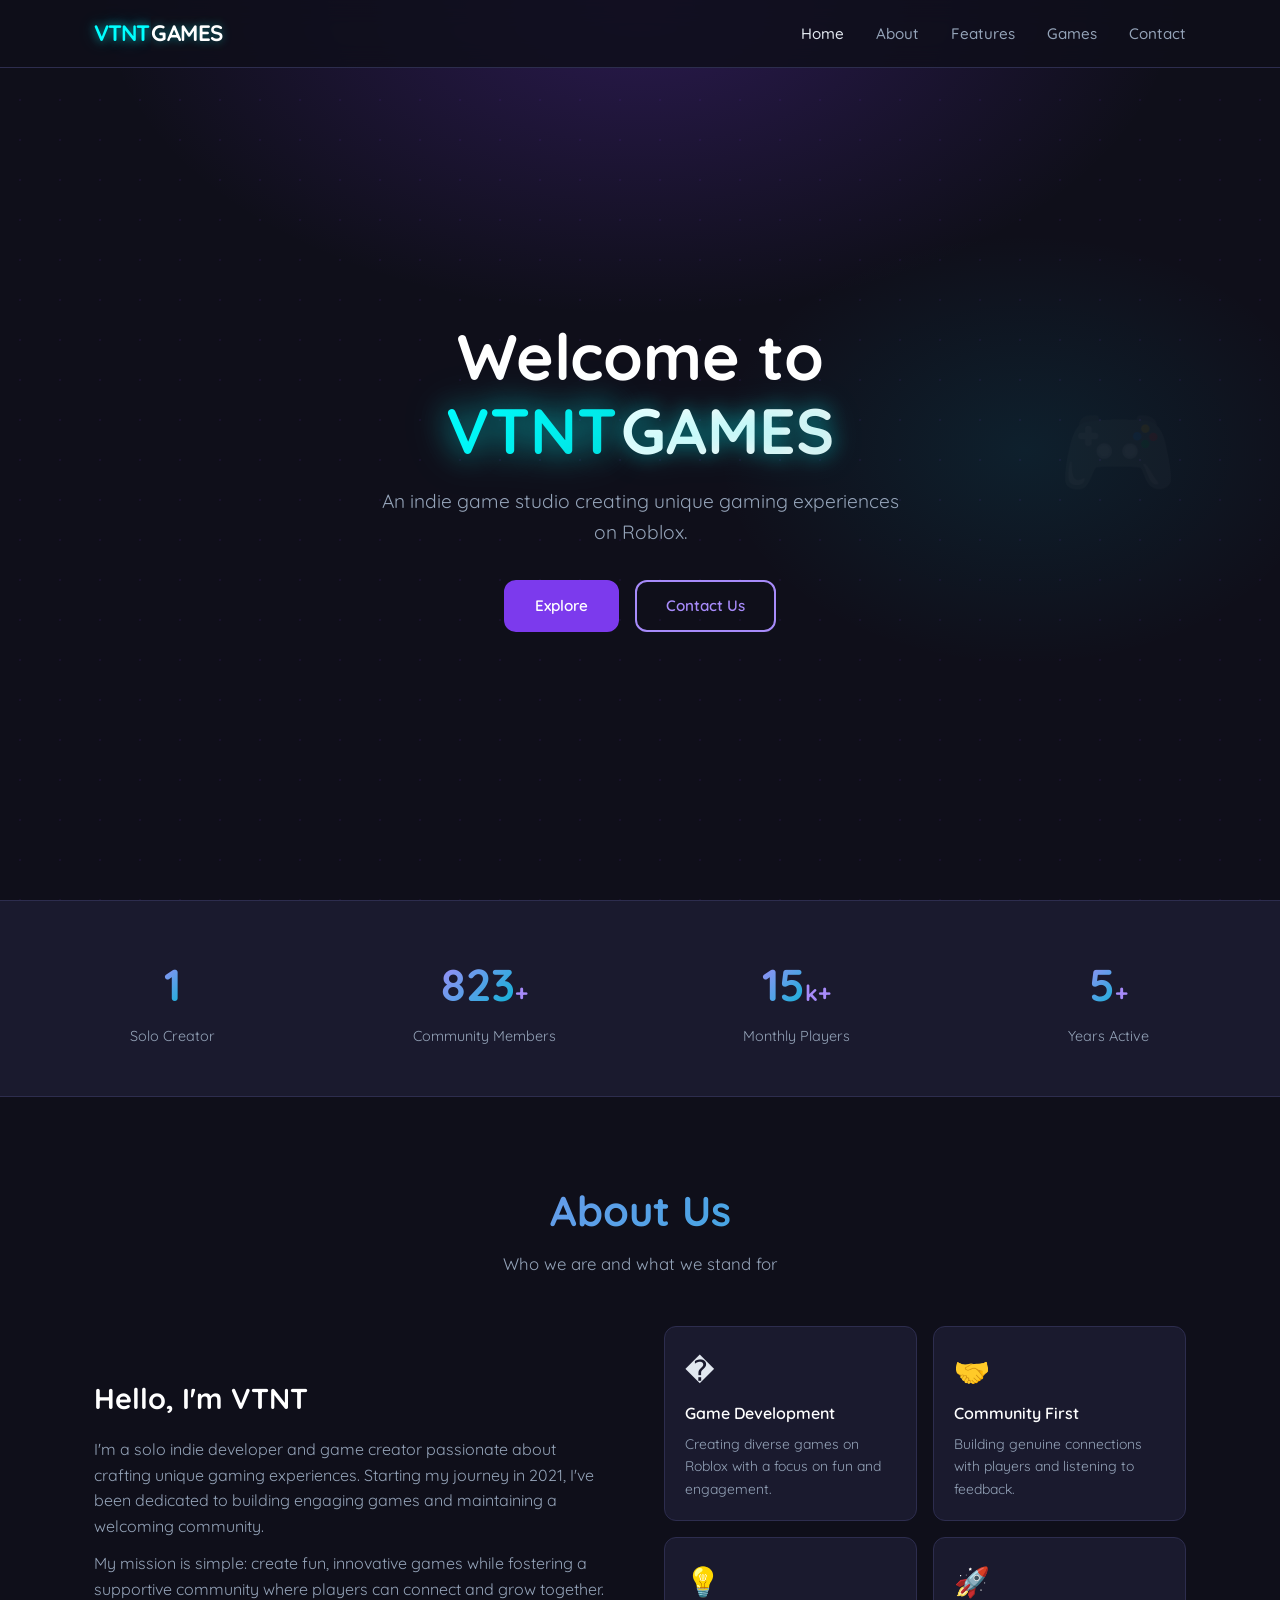
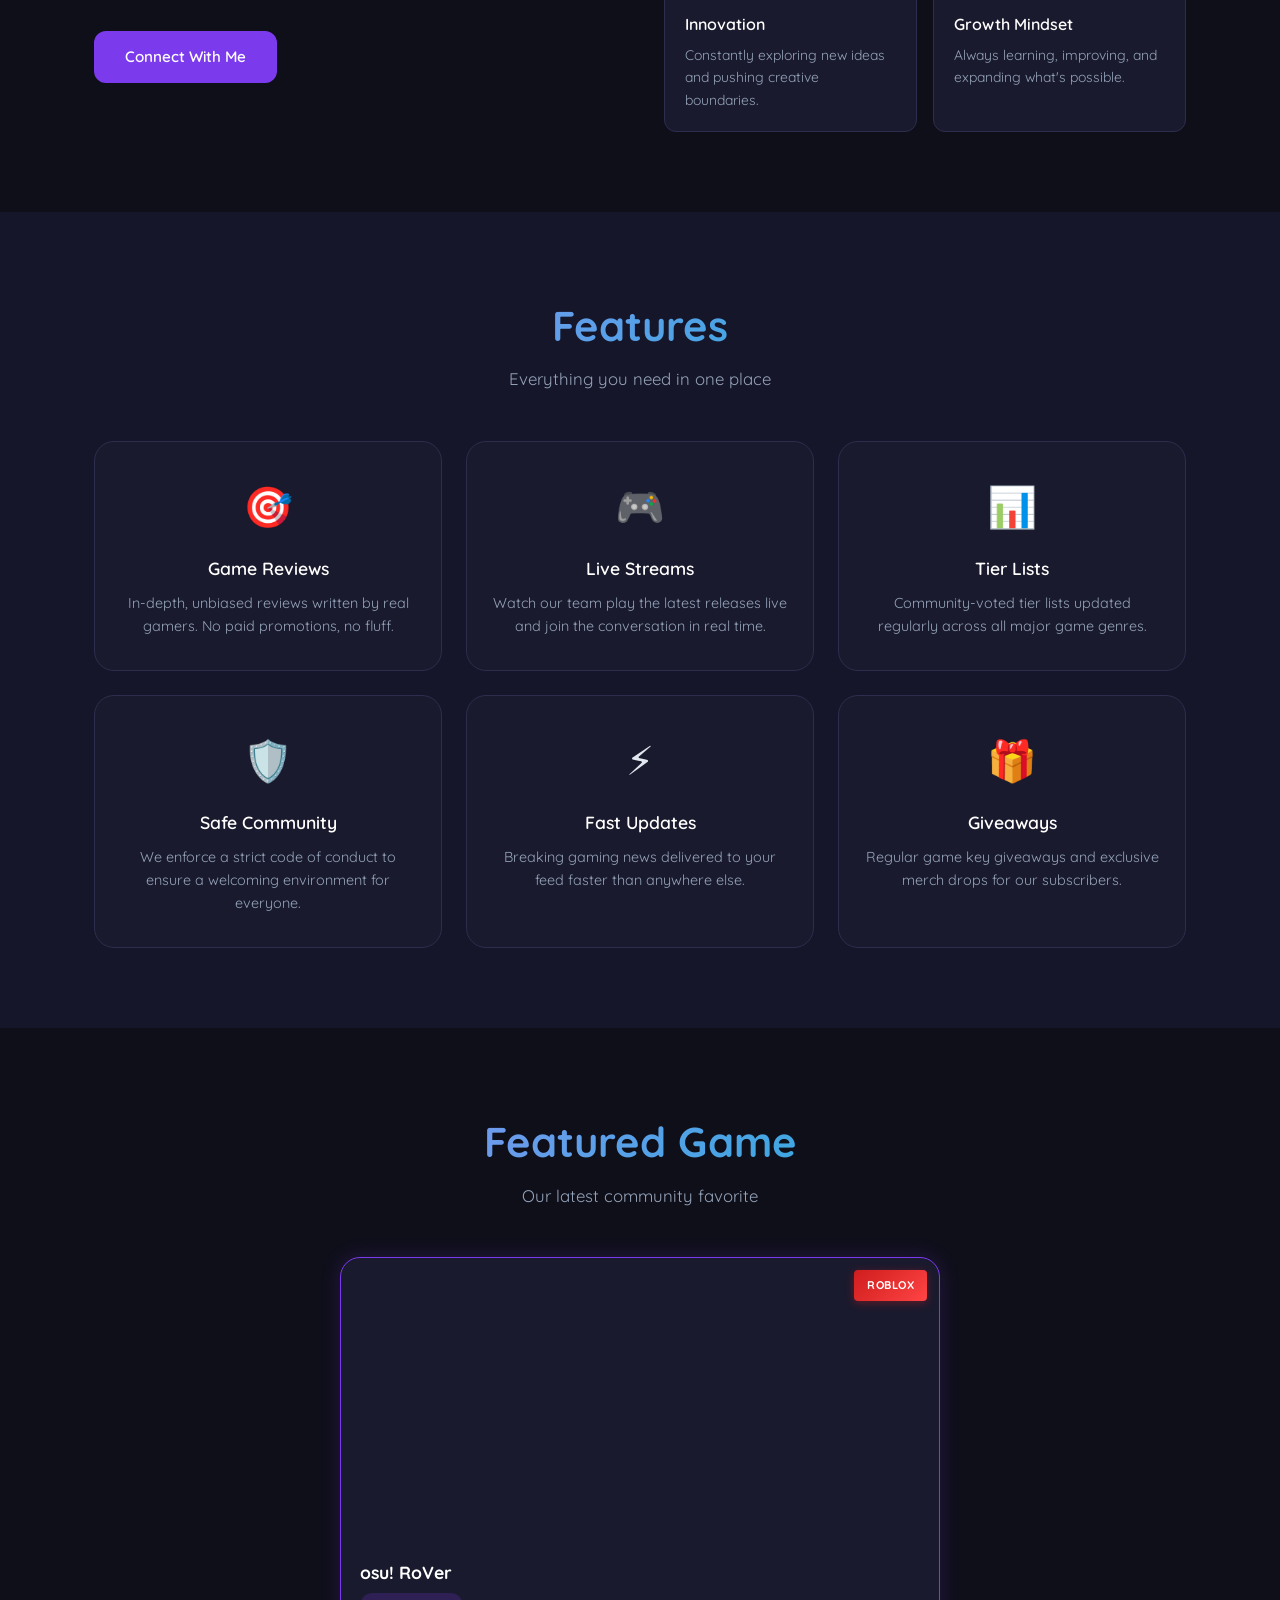
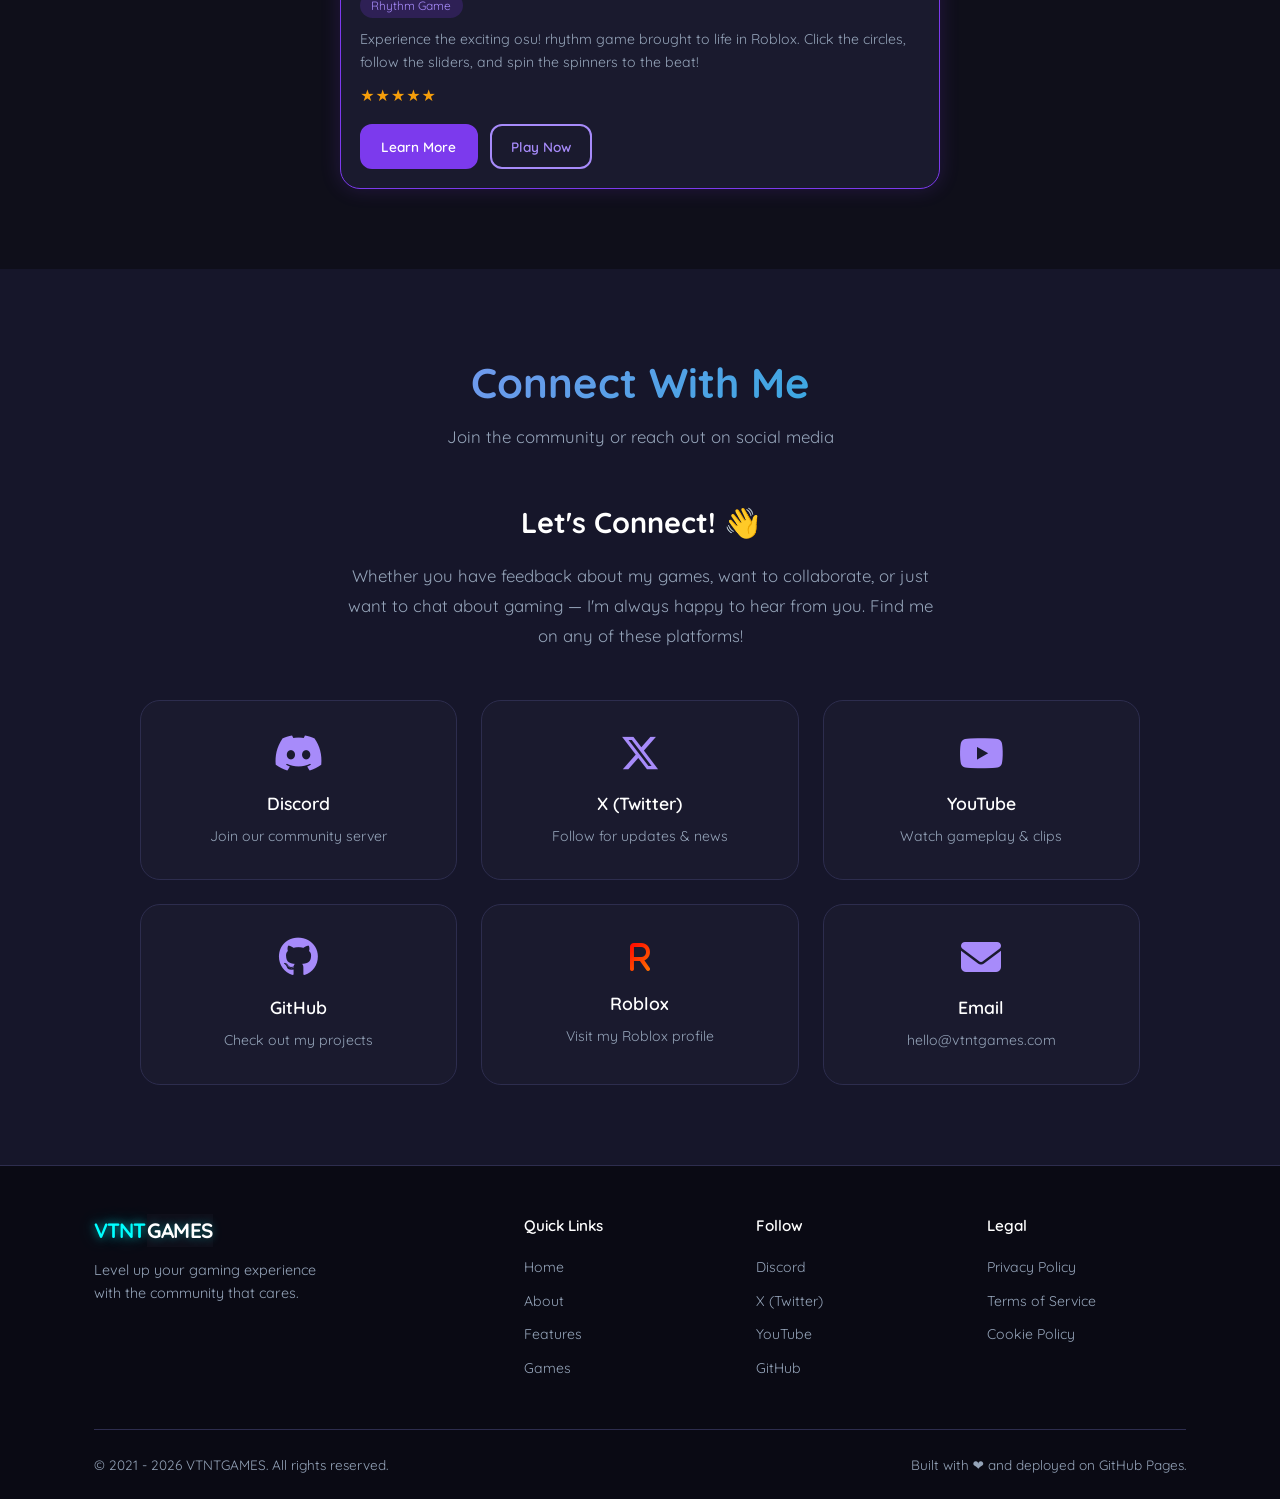
==== index.html @ 7df63a57 "Update page information" ====
<!DOCTYPE html>
<html lang="en">
<head>
  <meta charset="UTF-8" />
  <meta name="viewport" content="width=device-width, initial-scale=1.0" />
  <meta name="description" content="VTNTGAMES - Indie Game Studio" />
  <title>VTNTGAMES</title>
  <link rel="stylesheet" href="https://cdnjs.cloudflare.com/ajax/libs/font-awesome/6.4.0/css/all.min.css" />
  <link rel="stylesheet" href="style.css" />
</head>
<body>

  <!-- NAVBAR -->
  <nav class="navbar" id="navbar">
    <div class="nav-container">
      <a href="#" class="nav-logo"><span class="vtnt">VTNT</span><span class="games">GAMES</span></a>
      <button class="nav-toggle" id="navToggle" aria-label="Toggle navigation">
        <span></span><span></span><span></span>
      </button>
      <ul class="nav-links" id="navLinks">
        <li><a href="#home">Home</a></li>
        <li><a href="#about">About</a></li>
        <li><a href="#features">Features</a></li>
        <li><a href="#games">Games</a></li>
        <li><a href="#contact">Contact</a></li>
      </ul>
    </div>
  </nav>

  <!-- HERO -->
  <section class="hero" id="home">
    <div class="hero-content">
      <h1 class="hero-title">Welcome to <span class="logo-title"><span class="vtnt">VTNT</span><span class="games">GAMES</span></span></h1>
      <p class="hero-subtitle">An indie game studio creating unique gaming experiences on Roblox.</p>
      <div class="hero-buttons">
        <a href="#features" class="btn btn-primary">Explore</a>
        <a href="#contact" class="btn btn-outline">Contact Us</a>
      </div>
    </div>
    <div class="hero-badge">🎮</div>
  </section>

  <!-- STATS BANNER -->
  <section class="stats-banner">
    <div class="stat-item">
      <span class="stat-number" data-target="1">0</span><span></span>
      <p>Solo Creator</p>
    </div>
    <div class="stat-item">
      <span class="stat-number" data-target="850">0</span><span>+</span>
      <p>Community Members</p>
    </div>
    <div class="stat-item">
      <span class="stat-number" data-target="15">0</span><span>k+</span>
      <p>Monthly Players</p>
    </div>
    <div class="stat-item">
      <span class="stat-number" data-target="5">0</span><span>+</span>
      <p>Years Active</p>
    </div>
  </section>

  <!-- ABOUT -->
  <section class="about section" id="about">
    <div class="container">
      <div class="section-header">
        <h2>About Us</h2>
        <p>Who we are and what we stand for</p>
      </div>
      <div class="about-grid">
        <div class="about-text">
          <h3>Hello, I'm VTNT</h3>
          <p>I'm a solo indie developer and game creator passionate about crafting unique gaming experiences. Starting my journey in 2021, I've been dedicated to building engaging games and maintaining a welcoming community.</p>
          <p>My mission is simple: create fun, innovative games while fostering a supportive community where players can connect and grow together.</p>
          <a href="#contact" class="btn btn-primary" style="margin-top:1rem;">Connect With Me</a>
        </div>
        <div class="about-cards">
          <div class="about-card">
            <div class="about-icon">�</div>
            <h4>Game Development</h4>
            <p>Creating diverse games on Roblox with a focus on fun and engagement.</p>
          </div>
          <div class="about-card">
            <div class="about-icon">🤝</div>
            <h4>Community First</h4>
            <p>Building genuine connections with players and listening to feedback.</p>
          </div>
          <div class="about-card">
            <div class="about-icon">💡</div>
            <h4>Innovation</h4>
            <p>Constantly exploring new ideas and pushing creative boundaries.</p>
          </div>
          <div class="about-card">
            <div class="about-icon">🚀</div>
            <h4>Growth Mindset</h4>
            <p>Always learning, improving, and expanding what's possible.</p>
          </div>
        </div>
      </div>
    </div>
  </section>

  <!-- FEATURES -->
  <section class="features section" id="features">
    <div class="container">
      <div class="section-header">
        <h2>Features</h2>
        <p>Everything you need in one place</p>
      </div>
      <div class="features-grid">
        <div class="feature-card">
          <div class="feature-icon">🎯</div>
          <h3>Game Reviews</h3>
          <p>In-depth, unbiased reviews written by real gamers. No paid promotions, no fluff.</p>
        </div>
        <div class="feature-card">
          <div class="feature-icon">🎮</div>
          <h3>Live Streams</h3>
          <p>Watch our team play the latest releases live and join the conversation in real time.</p>
        </div>
        <div class="feature-card">
          <div class="feature-icon">📊</div>
          <h3>Tier Lists</h3>
          <p>Community-voted tier lists updated regularly across all major game genres.</p>
        </div>
        <div class="feature-card">
          <div class="feature-icon">🛡️</div>
          <h3>Safe Community</h3>
          <p>We enforce a strict code of conduct to ensure a welcoming environment for everyone.</p>
        </div>
        <div class="feature-card">
          <div class="feature-icon">⚡</div>
          <h3>Fast Updates</h3>
          <p>Breaking gaming news delivered to your feed faster than anywhere else.</p>
        </div>
        <div class="feature-card">
          <div class="feature-icon">🎁</div>
          <h3>Giveaways</h3>
          <p>Regular game key giveaways and exclusive merch drops for our subscribers.</p>
        </div>
      </div>
    </div>
  </section>

  <!-- GAMES SHOWCASE -->
  <section class="games section" id="games">
    <div class="container">
      <div class="section-header">
        <h2>Featured Game</h2>
        <p>Our latest community favorite</p>
      </div>
      <div class="games-grid games-single">
        <div class="game-card featured-game">
          <div class="game-thumb" style="background-image: url('https://tr.rbxcdn.com/180DAY-72bf4aa9d47f28da53976b21ba6f6298/768/432/Image/Webp/noFilter'); background-size: cover; background-position: center;">
            <span class="roblox-badge">ROBLOX</span>
          </div>
          <div class="game-info">
            <h4>osu! RoVer</h4>
            <span class="game-tag">Rhythm Game</span>
            <p>Experience the exciting osu! rhythm game brought to life in Roblox. Click the circles, follow the sliders, and spin the spinners to the beat!</p>
            <div class="game-rating">★★★★★</div>
            <div class="game-actions">
              <a href="game-detail.html" class="btn btn-primary btn-sm">Learn More</a>
              <a href="https://www.roblox.com/games/7216838953/osu-RoVer" target="_blank" rel="noopener noreferrer" class="btn btn-outline btn-sm">Play Now</a>
            </div>
          </div>
        </div>
      </div>
    </div>
  </section>

  <!-- CONTACT -->
  <section class="contact section" id="contact">
    <div class="container">
      <div class="section-header">
        <h2>Connect With Me</h2>
        <p>Join the community or reach out on social media</p>
      </div>
      <div class="contact-content">
        <div class="contact-message">
          <h3>Let's Connect! 👋</h3>
          <p>Whether you have feedback about my games, want to collaborate, or just want to chat about gaming — I'm always happy to hear from you. Find me on any of these platforms!</p>
        </div>
        <div class="social-grid">
          <a href="https://discord.gg/hKGx3wjv8B" target="_blank" rel="noopener noreferrer" class="social-card">
            <i class="fab fa-discord"></i>
            <h4>Discord</h4>
            <p>Join our community server</p>
          </a>
          <a href="https://x.com/VtntGaming" target="_blank" rel="noopener noreferrer" class="social-card">
            <i class="fab fa-x-twitter"></i>
            <h4>X (Twitter)</h4>
            <p>Follow for updates & news</p>
          </a>
          <a href="https://www.youtube.com/@vtntgaming" target="_blank" rel="noopener noreferrer" class="social-card">
            <i class="fab fa-youtube"></i>
            <h4>YouTube</h4>
            <p>Watch gameplay & clips</p>
          </a>
          <a href="https://github.com/VtntGaming" target="_blank" rel="noopener noreferrer" class="social-card">
            <i class="fab fa-github"></i>
            <h4>GitHub</h4>
            <p>Check out my projects</p>
          </a>
          <a href="https://www.roblox.com/users/1241445502/profile" target="_blank" rel="noopener noreferrer" class="social-card">
            <i class="fab fa-roblox" style="background: linear-gradient(135deg, #ff0000, #ff7700); -webkit-background-clip: text; -webkit-text-fill-color: transparent; font-size: 2rem;">R</i>
            <h4>Roblox</h4>
            <p>Visit my Roblox profile</p>
          </a>
          <a href="mailto:hello@vtntgames.com" class="social-card">
            <i class="fas fa-envelope"></i>
            <h4>Email</h4>
            <p>hello@vtntgames.com</p>
          </a>
        </div>
      </div>
    </div>
  </section>

  <!-- FOOTER -->
  <footer class="footer">
    <div class="container">
      <div class="footer-grid">
        <div class="footer-brand">
          <a href="#" class="nav-logo"><span class="vtnt">VTNT</span><span class="games">GAMES</span></a>
          <p>Level up your gaming experience with the community that cares.</p>
        </div>
        <div class="footer-links">
          <h4>Quick Links</h4>
          <ul>
            <li><a href="#home">Home</a></li>
            <li><a href="#about">About</a></li>
            <li><a href="#features">Features</a></li>
            <li><a href="#games">Games</a></li>
          </ul>
        </div>
        <div class="footer-links">
          <h4>Follow</h4>
          <ul>
            <li><a href="https://discord.gg/hKGx3wjv8B" target="_blank" rel="noopener noreferrer">Discord</a></li>
            <li><a href="https://x.com/VtntGaming" target="_blank" rel="noopener noreferrer">X (Twitter)</a></li>
            <li><a href="https://www.youtube.com/@vtntgaming" target="_blank" rel="noopener noreferrer">YouTube</a></li>
            <li><a href="https://github.com/VtntGaming" target="_blank" rel="noopener noreferrer">GitHub</a></li>
          </ul>
        </div>
        <div class="footer-links">
          <h4>Legal</h4>
          <ul>
            <li><a href="#">Privacy Policy</a></li>
            <li><a href="#">Terms of Service</a></li>
            <li><a href="#">Cookie Policy</a></li>
          </ul>
        </div>
      </div>
      <div class="footer-bottom">
        <p>&copy; 2021 - 2026 VTNTGAMES. All rights reserved.</p>
        <p>Built with ❤️ and deployed on GitHub Pages.</p>
      </div>
    </div>
  </footer>

  <!-- BACK TO TOP -->
  <button class="back-to-top" id="backToTop" aria-label="Back to top">↑</button>

  <script src="script.js"></script>
</body>
</html>
---- style.css ----
@import url('https://fonts.googleapis.com/css2?family=Quicksand:wght@300;400;500;600;700&display=swap');

/* ================================
   ROOT & RESET
================================ */
:root {
  --primary: #7c3aed;
  --primary-dark: #5b21b6;
  --primary-light: #a78bfa;
  --accent: #06b6d4;
  --bg: #0f0f1a;
  --bg-card: #1a1a2e;
  --bg-card2: #16162a;
  --text: #e2e8f0;
  --text-muted: #94a3b8;
  --border: #2d2d4e;
  --success: #10b981;
  --danger: #ef4444;
  --radius: 12px;
  --radius-lg: 20px;
  --shadow: 0 4px 24px rgba(124, 58, 237, 0.15);
  --transition: 0.3s ease;
  --nav-height: 68px;
  --container: 1140px;
}

*, *::before, *::after { box-sizing: border-box; margin: 0; padding: 0; }

html { scroll-behavior: smooth; }

body {
  font-family: 'Quicksand', system-ui, -apple-system, sans-serif;
  background: var(--bg);
  color: var(--text);
  line-height: 1.6;
  overflow-x: hidden;
}

a { color: inherit; text-decoration: none; }
img { max-width: 100%; display: block; }
ul { list-style: none; }

/* ================================
   UTILITY
================================ */
.container { max-width: var(--container); margin: 0 auto; padding: 0 1.5rem; }

.section { padding: 5rem 0; }

.section-header {
  text-align: center;
  margin-bottom: 3rem;
}
.section-header h2 {
  font-size: clamp(1.8rem, 4vw, 2.6rem);
  font-weight: 700;
  background: linear-gradient(135deg, var(--primary-light), var(--accent));
  -webkit-background-clip: text;
  -webkit-text-fill-color: transparent;
  background-clip: text;
  margin-bottom: 0.5rem;
}
.section-header p { color: var(--text-muted); font-size: 1.05rem; }

/* ================================
   BUTTONS
================================ */
.btn {
  display: inline-block;
  padding: 0.75rem 1.8rem;
  border-radius: var(--radius);
  font-weight: 600;
  font-size: 0.95rem;
  cursor: pointer;
  transition: all var(--transition);
  border: 2px solid transparent;
  text-align: center;
  white-space: nowrap;
}
.btn-primary {
  background: var(--primary);
  color: #fff;
  border-color: var(--primary);
}
.btn-primary:hover {
  background: var(--primary-dark);
  border-color: var(--primary-dark);
  transform: translateY(-2px);
  box-shadow: 0 6px 20px rgba(124, 58, 237, 0.4);
}
.btn-outline {
  background: transparent;
  color: var(--primary-light);
  border-color: var(--primary-light);
}
.btn-outline:hover {
  background: var(--primary-light);
  color: #fff;
  transform: translateY(-2px);
}
.btn-full { width: 100%; }

/* ================================
   NAVBAR
================================ */
.navbar {
  position: fixed;
  top: 0; left: 0; right: 0;
  height: var(--nav-height);
  background: rgba(15, 15, 26, 0.85);
  backdrop-filter: blur(12px);
  -webkit-backdrop-filter: blur(12px);
  border-bottom: 1px solid var(--border);
  z-index: 1000;
  transition: background var(--transition);
}
.navbar.scrolled { background: rgba(15, 15, 26, 0.98); }

.nav-container {
  max-width: var(--container);
  margin: 0 auto;
  padding: 0 1.5rem;
  height: 100%;
  display: flex;
  align-items: center;
  justify-content: space-between;
}
.nav-logo {
  font-size: 1.4rem;
  font-weight: 800;
  letter-spacing: -0.5px;
  color: #fff;
  display: inline-flex;
  align-items: center;
  gap: 0.15rem;
}
.nav-logo .vtnt {
  color: #00ffff;
  text-shadow: 0 0 10px rgba(0, 255, 255, 0.6), 0 0 20px rgba(0, 255, 255, 0.3);
  font-weight: 900;
  letter-spacing: -1px;
}
.nav-logo .games {
  color: #ffffff;
  text-shadow: 0 0 10px rgba(0, 255, 255, 0.4);
  font-weight: 800;
  letter-spacing: -0.5px;
}
.nav-logo:hover .vtnt {
  text-shadow: 0 0 15px rgba(0, 255, 255, 0.8), 0 0 30px rgba(0, 255, 255, 0.5);
}
.nav-logo:hover .games {
  text-shadow: 0 0 15px rgba(0, 255, 255, 0.6);
}

.nav-links {
  display: flex;
  gap: 2rem;
  align-items: center;
}
.nav-links a {
  color: var(--text-muted);
  font-size: 0.95rem;
  font-weight: 500;
  transition: color var(--transition);
  position: relative;
}
.nav-links a::after {
  content: '';
  position: absolute;
  bottom: -4px; left: 0;
  width: 0; height: 2px;
  background: var(--primary-light);
  transition: width var(--transition);
}
.nav-links a:hover { color: #fff; }
.nav-links a:hover::after { width: 100%; }

.nav-toggle {
  display: none;
  flex-direction: column;
  gap: 5px;
  background: none;
  border: none;
  cursor: pointer;
  padding: 4px;
}
.nav-toggle span {
  display: block;
  width: 24px; height: 2px;
  background: var(--text);
  border-radius: 4px;
  transition: all var(--transition);
}
.nav-toggle.open span:nth-child(1) { transform: translateY(7px) rotate(45deg); }
.nav-toggle.open span:nth-child(2) { opacity: 0; }
.nav-toggle.open span:nth-child(3) { transform: translateY(-7px) rotate(-45deg); }

/* ================================
   HERO
================================ */
.hero {
  min-height: 100vh;
  display: flex;
  align-items: center;
  justify-content: center;
  text-align: center;
  padding: calc(var(--nav-height) + 3rem) 1.5rem 4rem;
  position: relative;
  background:
    radial-gradient(ellipse 60% 50% at 50% 0%, rgba(124, 58, 237, 0.25) 0%, transparent 70%),
    radial-gradient(ellipse 40% 40% at 80% 50%, rgba(6, 182, 212, 0.1) 0%, transparent 60%),
    var(--bg);
  overflow: hidden;
}
.hero::before {
  content: '';
  position: absolute;
  inset: 0;
  background-image:
    radial-gradient(circle, rgba(124, 58, 237, 0.08) 1px, transparent 1px);
  background-size: 40px 40px;
  pointer-events: none;
}
.hero-content { position: relative; z-index: 1; max-width: 720px; }

.hero-title {
  font-size: clamp(2.2rem, 6vw, 4rem);
  font-weight: 800;
  line-height: 1.15;
  color: #fff;
  margin-bottom: 1.2rem;
}
.hero-title .logo-title {
  display: inline-flex;
  align-items: center;
  gap: 0.25rem;
}
.hero-title .vtnt {
  background: linear-gradient(135deg, #00ffff, #00dddd);
  -webkit-background-clip: text;
  -webkit-text-fill-color: transparent;
  background-clip: text;
  text-shadow: 0 0 30px rgba(0, 255, 255, 0.5);
  filter: drop-shadow(0 0 20px rgba(0, 255, 255, 0.3));
  font-weight: 900;
}
.hero-title .games {
  background: linear-gradient(135deg, #ffffff, #f0f0f0);
  -webkit-background-clip: text;
  -webkit-text-fill-color: transparent;
  background-clip: text;
  text-shadow: 0 0 20px rgba(0, 255, 255, 0.4);
  filter: drop-shadow(0 0 15px rgba(0, 255, 255, 0.2));
}
.hero-subtitle {
  font-size: clamp(1rem, 2vw, 1.2rem);
  color: var(--text-muted);
  margin-bottom: 2rem;
  max-width: 520px;
  margin-left: auto;
  margin-right: auto;
}
.hero-buttons { display: flex; gap: 1rem; justify-content: center; flex-wrap: wrap; }

.hero-badge {
  font-size: 6rem;
  position: absolute;
  right: 8vw;
  top: 50%;
  transform: translateY(-50%);
  opacity: 0.07;
  user-select: none;
  pointer-events: none;
  animation: floatBadge 5s ease-in-out infinite;
}
@keyframes floatBadge {
  0%, 100% { transform: translateY(-50%) rotate(-5deg); }
  50% { transform: translateY(calc(-50% - 18px)) rotate(5deg); }
}

/* ================================
   STATS BANNER
================================ */
.stats-banner {
  background: var(--bg-card);
  border-top: 1px solid var(--border);
  border-bottom: 1px solid var(--border);
  padding: 2.5rem 1.5rem;
  display: grid;
  grid-template-columns: repeat(4, 1fr);
  text-align: center;
  gap: 1rem;
}
.stat-item { padding: 0.5rem; }
.stat-item .stat-number {
  font-size: clamp(1.8rem, 4vw, 2.8rem);
  font-weight: 800;
  background: linear-gradient(135deg, var(--primary-light), var(--accent));
  -webkit-background-clip: text;
  -webkit-text-fill-color: transparent;
  background-clip: text;
}
.stat-item span { font-size: 1.4rem; font-weight: 700; color: var(--primary-light); }
.stat-item p { color: var(--text-muted); font-size: 0.9rem; margin-top: 0.25rem; }

/* ================================
   ABOUT
================================ */
.about { background: var(--bg); }
.about-grid {
  display: grid;
  grid-template-columns: 1fr 1fr;
  gap: 3rem;
  align-items: center;
}
.about-text h3 {
  font-size: 1.8rem;
  font-weight: 700;
  color: #fff;
  margin-bottom: 1rem;
}
.about-text p { color: var(--text-muted); margin-bottom: 0.75rem; }

.about-cards {
  display: grid;
  grid-template-columns: 1fr 1fr;
  gap: 1rem;
}
.about-card {
  background: var(--bg-card);
  border: 1px solid var(--border);
  border-radius: var(--radius);
  padding: 1.25rem;
  transition: transform var(--transition), border-color var(--transition);
}
.about-card:hover { transform: translateY(-4px); border-color: var(--primary); }
.about-icon { font-size: 1.8rem; margin-bottom: 0.5rem; }
.about-card h4 { font-size: 1rem; font-weight: 600; color: #fff; margin-bottom: 0.4rem; }
.about-card p { font-size: 0.87rem; color: var(--text-muted); }

/* ================================
   FEATURES
================================ */
.features { background: var(--bg-card2); }
.features-grid {
  display: grid;
  grid-template-columns: repeat(3, 1fr);
  gap: 1.5rem;
}
.feature-card {
  background: var(--bg-card);
  border: 1px solid var(--border);
  border-radius: var(--radius-lg);
  padding: 2rem 1.5rem;
  text-align: center;
  transition: all var(--transition);
  cursor: default;
}
.feature-card:hover {
  transform: translateY(-6px);
  border-color: var(--primary);
  box-shadow: var(--shadow);
}
.feature-icon { font-size: 2.5rem; margin-bottom: 1rem; }
.feature-card h3 { font-size: 1.1rem; font-weight: 600; color: #fff; margin-bottom: 0.6rem; }
.feature-card p { color: var(--text-muted); font-size: 0.9rem; }

/* ================================
   GAMES
================================ */
.games { background: var(--bg); }
.games-grid {
  display: grid;
  grid-template-columns: repeat(3, 1fr);
  gap: 1.5rem;
}
.games-grid.games-single {
  grid-template-columns: 1fr;
  max-width: 600px;
  margin: 0 auto;
}
.game-card {
  background: var(--bg-card);
  border: 1px solid var(--border);
  border-radius: var(--radius-lg);
  overflow: hidden;
  transition: all var(--transition);
}
.game-card:hover { transform: translateY(-6px); border-color: var(--primary); box-shadow: var(--shadow); }
.game-card.featured-game {
  border-color: var(--primary);
  box-shadow: 0 0 20px rgba(124, 58, 237, 0.2);
}

.game-thumb {
  height: 140px;
  display: flex;
  align-items: center;
  justify-content: center;
  font-size: 3.5rem;
  position: relative;
}
.games-grid.games-single .game-thumb { height: 280px; }
.roblox-badge {
  position: absolute;
  top: 12px;
  right: 12px;
  background: linear-gradient(135deg, #cf1d1d, #ff4444);
  color: #fff;
  font-size: 0.7rem;
  font-weight: 700;
  padding: 0.4rem 0.8rem;
  border-radius: 4px;
  letter-spacing: 0.5px;
  box-shadow: 0 2px 8px rgba(207, 29, 29, 0.4);
}
.game-info { padding: 1.2rem; }
.game-info h4 { font-size: 1.1rem; font-weight: 700; color: #fff; margin-bottom: 0.4rem; }
.game-tag {
  display: inline-block;
  background: rgba(124, 58, 237, 0.2);
  color: var(--primary-light);
  font-size: 0.75rem;
  padding: 0.2rem 0.7rem;
  border-radius: 999px;
  margin-bottom: 0.6rem;
}
.game-info p { color: var(--text-muted); font-size: 0.88rem; margin-bottom: 0.6rem; }
.game-rating { color: #f59e0b; font-size: 1rem; letter-spacing: 1px; margin-bottom: 0.8rem; }

.game-actions {
  display: flex;
  gap: 0.75rem;
  margin-top: 1rem;
}
.btn-sm { padding: 0.6rem 1.2rem; font-size: 0.85rem; }

/* ================================
   CONTACT
================================ */
.contact { background: var(--bg-card2); }

.contact-content {
  text-align: center;
  max-width: 1000px;
  margin: 0 auto;
}

.contact-message {
  margin-bottom: 3rem;
}

.contact-message h3 {
  font-size: 1.8rem;
  font-weight: 700;
  color: #fff;
  margin-bottom: 1rem;
}

.contact-message p {
  color: var(--text-muted);
  font-size: 1.05rem;
  line-height: 1.8;
  max-width: 600px;
  margin: 0 auto;
}

.social-grid {
  display: grid;
  grid-template-columns: repeat(3, 1fr);
  gap: 1.5rem;
}

.social-card {
  background: var(--bg-card);
  border: 1px solid var(--border);
  border-radius: var(--radius-lg);
  padding: 2rem 1.5rem;
  text-align: center;
  transition: all var(--transition);
  cursor: pointer;
  text-decoration: none;
  color: inherit;
  display: flex;
  flex-direction: column;
  align-items: center;
  justify-content: center;
  min-height: 180px;
}

.social-card:hover {
  transform: translateY(-8px);
  border-color: var(--primary);
  box-shadow: var(--shadow);
  background: rgba(124, 58, 237, 0.1);
}

.social-card i {
  font-size: 2.5rem;
  color: var(--primary-light);
  margin-bottom: 1rem;
  transition: color var(--transition);
}

.social-card:hover i {
  color: #fff;
  text-shadow: 0 0 15px rgba(0, 255, 255, 0.5);
}

.social-card h4 {
  font-size: 1.1rem;
  font-weight: 600;
  color: #fff;
  margin-bottom: 0.5rem;
}

.social-card p {
  font-size: 0.88rem;
  color: var(--text-muted);
}

/* Discord */
.social-card:nth-child(1):hover i { color: #5865F2; }
/* X (Twitter) */
.social-card:nth-child(2):hover i { color: #000; }
/* YouTube */
.social-card:nth-child(3):hover i { color: #FF0000; }
/* GitHub */
.social-card:nth-child(4):hover i { color: #ffffff; }
/* Roblox */
.social-card:nth-child(5):hover i { color: #ff0000; }
/* Email */
.social-card:nth-child(6):hover i { color: #00ffff; }

.contact-info h3 { font-size: 1.3rem; font-weight: 700; color: #fff; margin-bottom: 1.5rem; }
.info-item {
  display: flex;
  align-items: center;
  gap: 0.8rem;
  margin-bottom: 1rem;
  color: var(--text-muted);
  font-size: 0.95rem;
}
.info-item span { font-size: 1.3rem; }
.social-links { display: flex; flex-wrap: wrap; gap: 0.6rem; margin-top: 1.5rem; }
.social-btn {
  padding: 0.5rem 1rem;
  border-radius: var(--radius);
  background: var(--bg-card);
  border: 1px solid var(--border);
  font-size: 0.85rem;
  font-weight: 600;
  color: var(--text-muted);
  transition: all var(--transition);
}
.social-btn:hover {
  background: var(--primary);
  border-color: var(--primary);
  color: #fff;
  transform: translateY(-2px);
}

/* ================================
   FOOTER
================================ */
.footer {
  background: #0a0a14;
  border-top: 1px solid var(--border);
  padding: 3rem 0 1.5rem;
}
.footer-grid {
  display: grid;
  grid-template-columns: 2fr 1fr 1fr 1fr;
  gap: 2rem;
  margin-bottom: 2.5rem;
}
.footer-brand .nav-logo {
  display: inline-flex;
  margin-bottom: 0.75rem;
  font-size: 1.3rem;
}
.footer-brand p { color: var(--text-muted); font-size: 0.9rem; max-width: 240px; }
.footer-links h4 { color: #fff; font-size: 0.95rem; font-weight: 600; margin-bottom: 1rem; }
.footer-links li { margin-bottom: 0.5rem; }
.footer-links a { color: var(--text-muted); font-size: 0.88rem; transition: color var(--transition); }
.footer-links a:hover { color: var(--primary-light); }
.footer-bottom {
  border-top: 1px solid var(--border);
  padding-top: 1.5rem;
  display: flex;
  justify-content: space-between;
  align-items: center;
  flex-wrap: wrap;
  gap: 0.5rem;
  color: var(--text-muted);
  font-size: 0.85rem;
}

/* ================================
   BACK TO TOP
================================ */
.back-to-top {
  position: fixed;
  bottom: 2rem;
  right: 2rem;
  width: 44px; height: 44px;
  background: var(--primary);
  color: #fff;
  border: none;
  border-radius: 50%;
  font-size: 1.2rem;
  cursor: pointer;
  transition: all var(--transition);
  opacity: 0;
  pointer-events: none;
  box-shadow: 0 4px 16px rgba(124, 58, 237, 0.4);
  z-index: 999;
}
.back-to-top.visible { opacity: 1; pointer-events: auto; }
.back-to-top:hover { background: var(--primary-dark); transform: translateY(-3px); }

/* ================================
   RESPONSIVE
================================ */
@media (max-width: 900px) {
  .about-grid { grid-template-columns: 1fr; }
  .features-grid { grid-template-columns: repeat(2, 1fr); }
  .games-grid { grid-template-columns: 1fr; }
  .social-grid { grid-template-columns: repeat(2, 1fr); }
  .footer-grid { grid-template-columns: 1fr 1fr; }
  .stats-banner { grid-template-columns: repeat(2, 1fr); }
  .hero-badge { display: none; }
}

@media (max-width: 600px) {
  .nav-links {
    display: none;
    position: fixed;
    top: var(--nav-height);
    left: 0; right: 0;
    background: rgba(15, 15, 26, 0.98);
    flex-direction: column;
    padding: 2rem 1.5rem;
    gap: 1.5rem;
    border-bottom: 1px solid var(--border);
    backdrop-filter: blur(12px);
  }
  .nav-links.open { display: flex; }
  .nav-toggle { display: flex; }

  .features-grid { grid-template-columns: 1fr; }
  .games-grid { grid-template-columns: 1fr; }
  .about-cards { grid-template-columns: 1fr; }
  .social-grid { grid-template-columns: 1fr; }
  .footer-grid { grid-template-columns: 1fr; }
  .stats-banner { grid-template-columns: repeat(2, 1fr); }
  .hero-buttons { flex-direction: column; align-items: center; }
  .footer-bottom { flex-direction: column; text-align: center; }
}
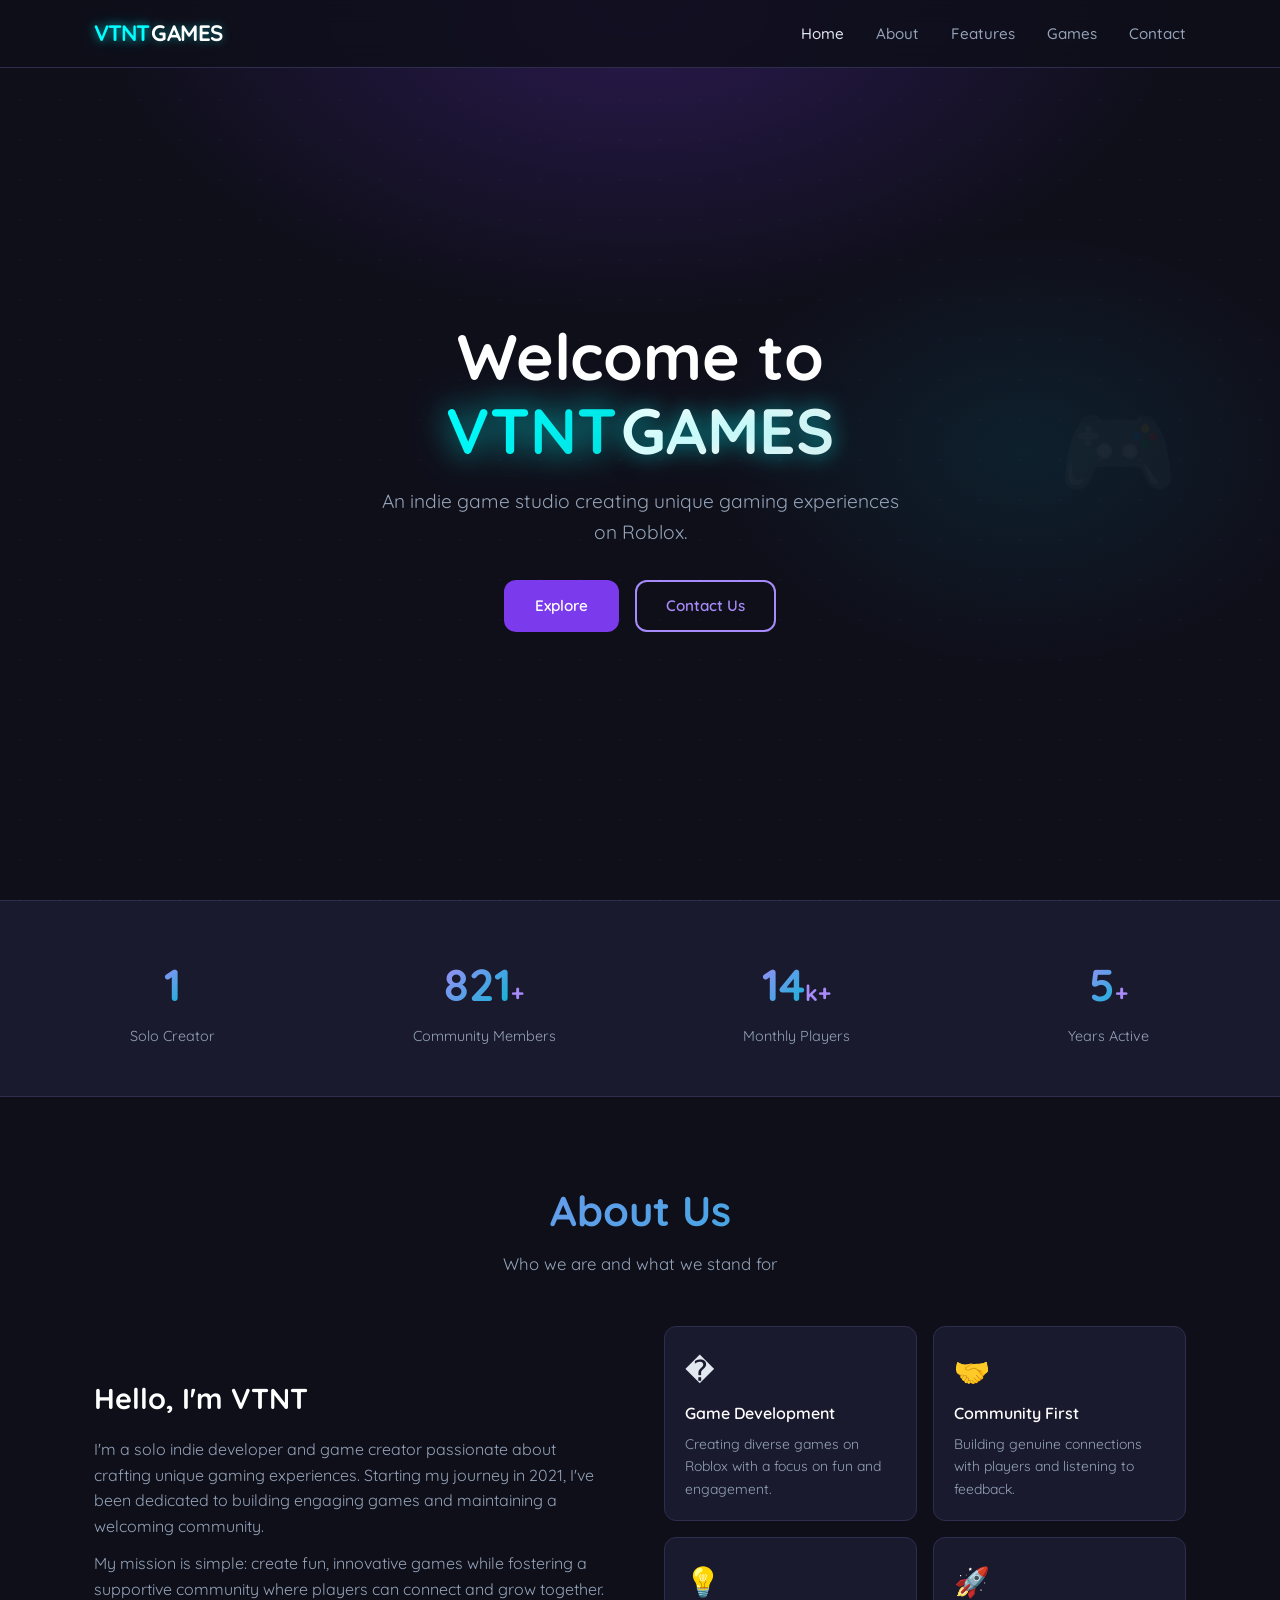
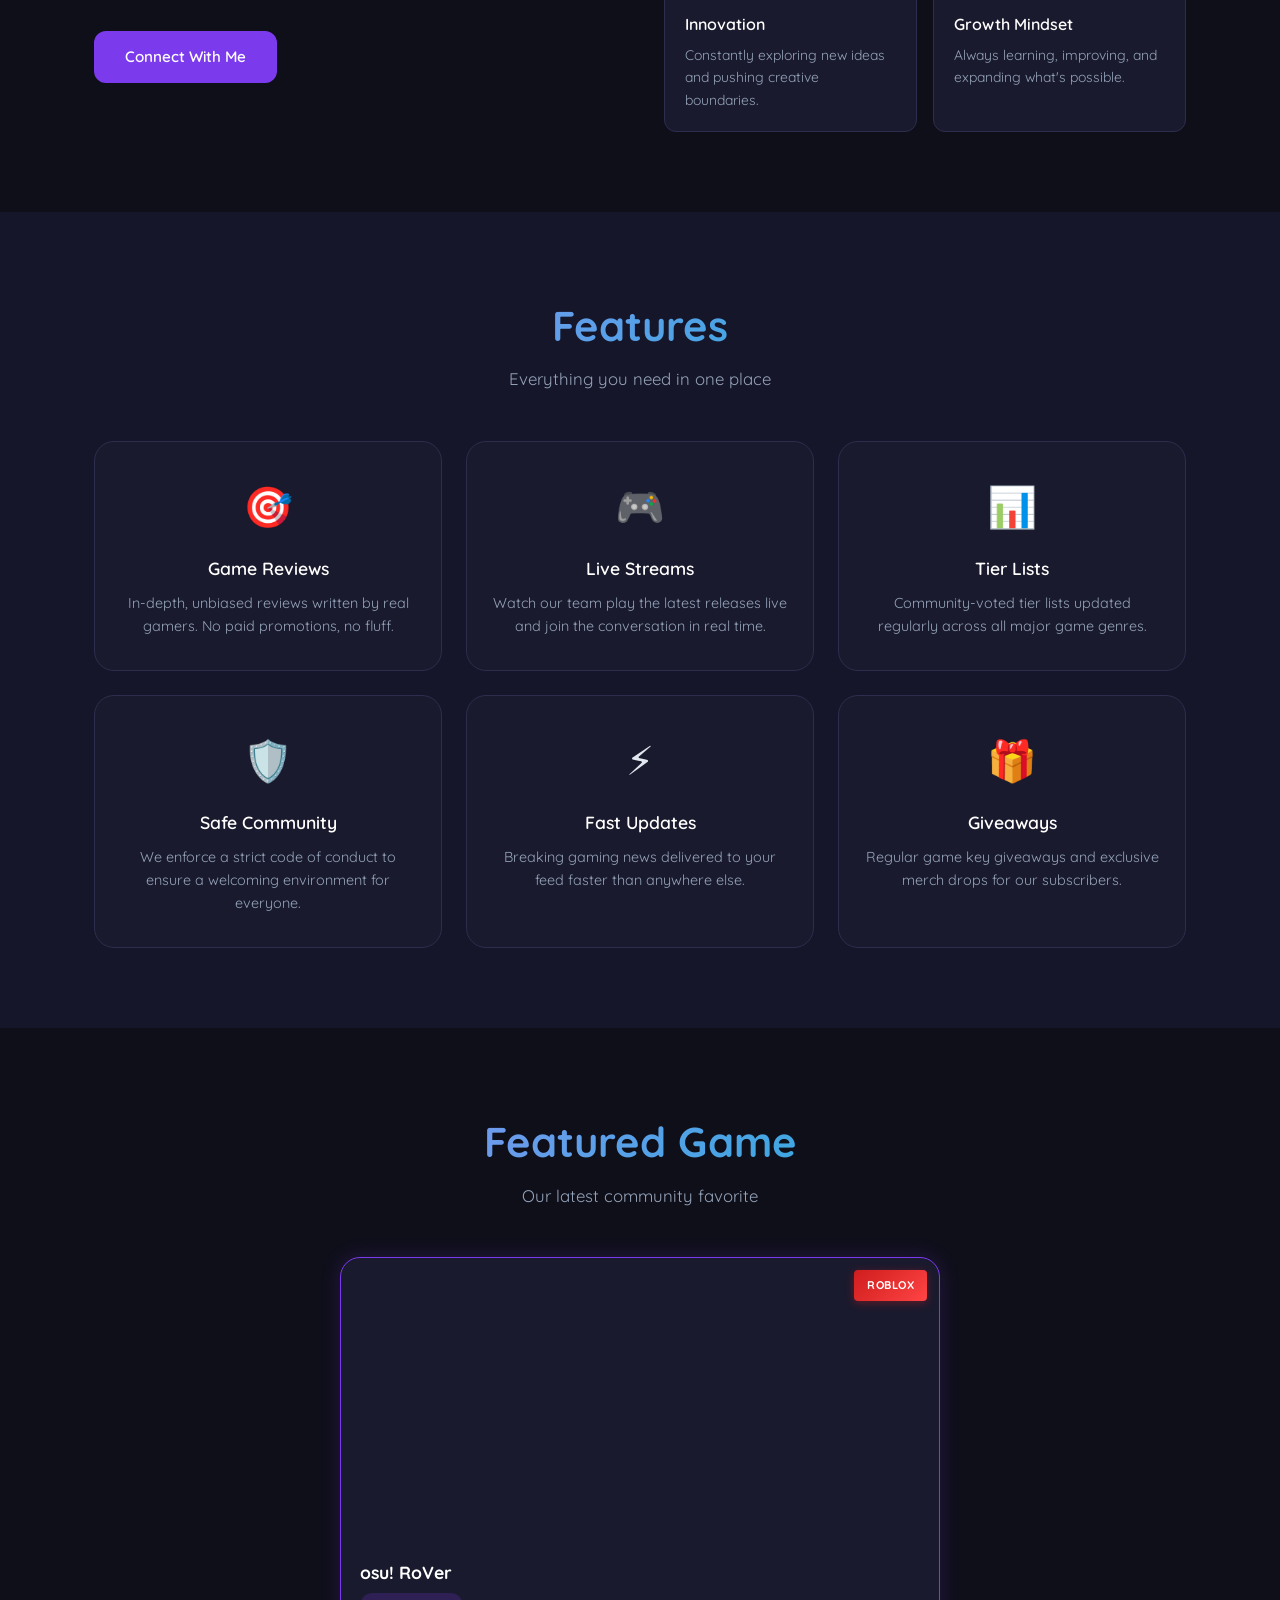
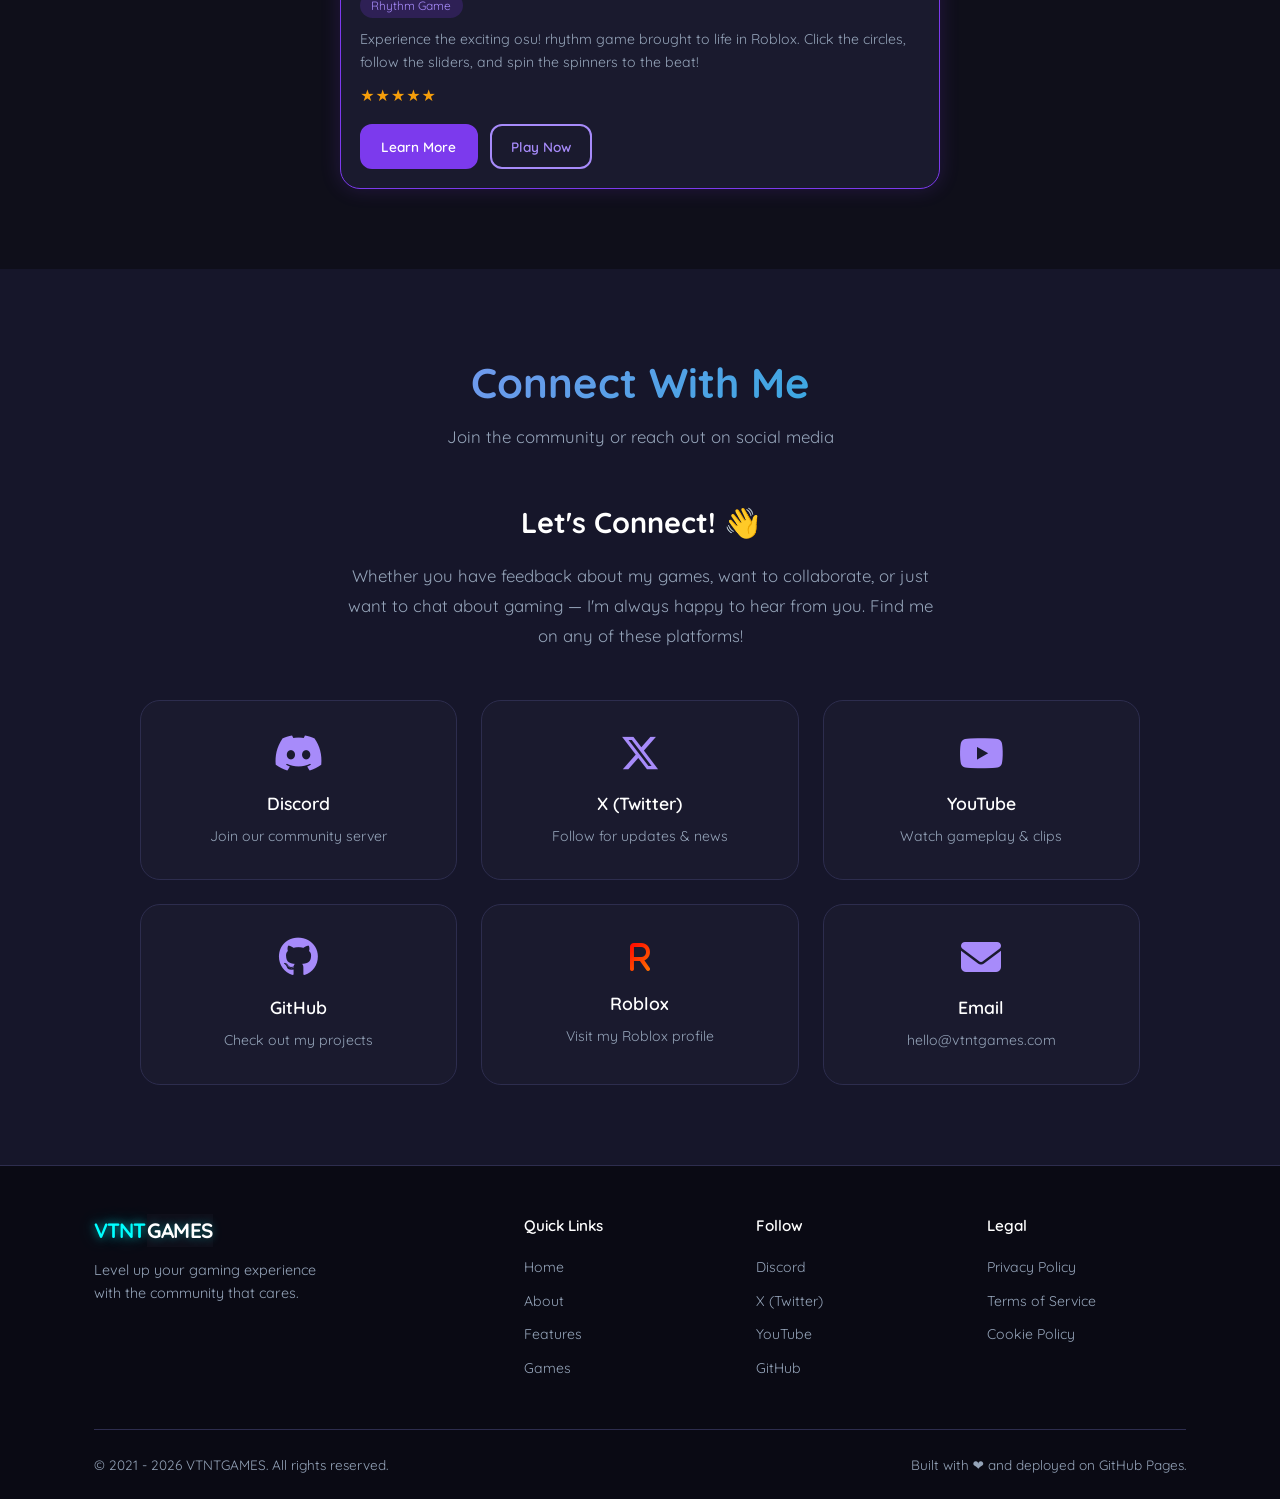
==== commit 30564ce4: "Move game into folder" ====
--- a/index.html
+++ b/index.html
@@ -160,7 +160,7 @@
             <p>Experience the exciting osu! rhythm game brought to life in Roblox. Click the circles, follow the sliders, and spin the spinners to the beat!</p>
             <div class="game-rating">★★★★★</div>
             <div class="game-actions">
-              <a href="game-detail.html" class="btn btn-primary btn-sm">Learn More</a>
+              <a href="Games/OsuRoVer/" class="btn btn-primary btn-sm">Learn More</a>
               <a href="https://www.roblox.com/games/7216838953/osu-RoVer" target="_blank" rel="noopener noreferrer" class="btn btn-outline btn-sm">Play Now</a>
             </div>
           </div>
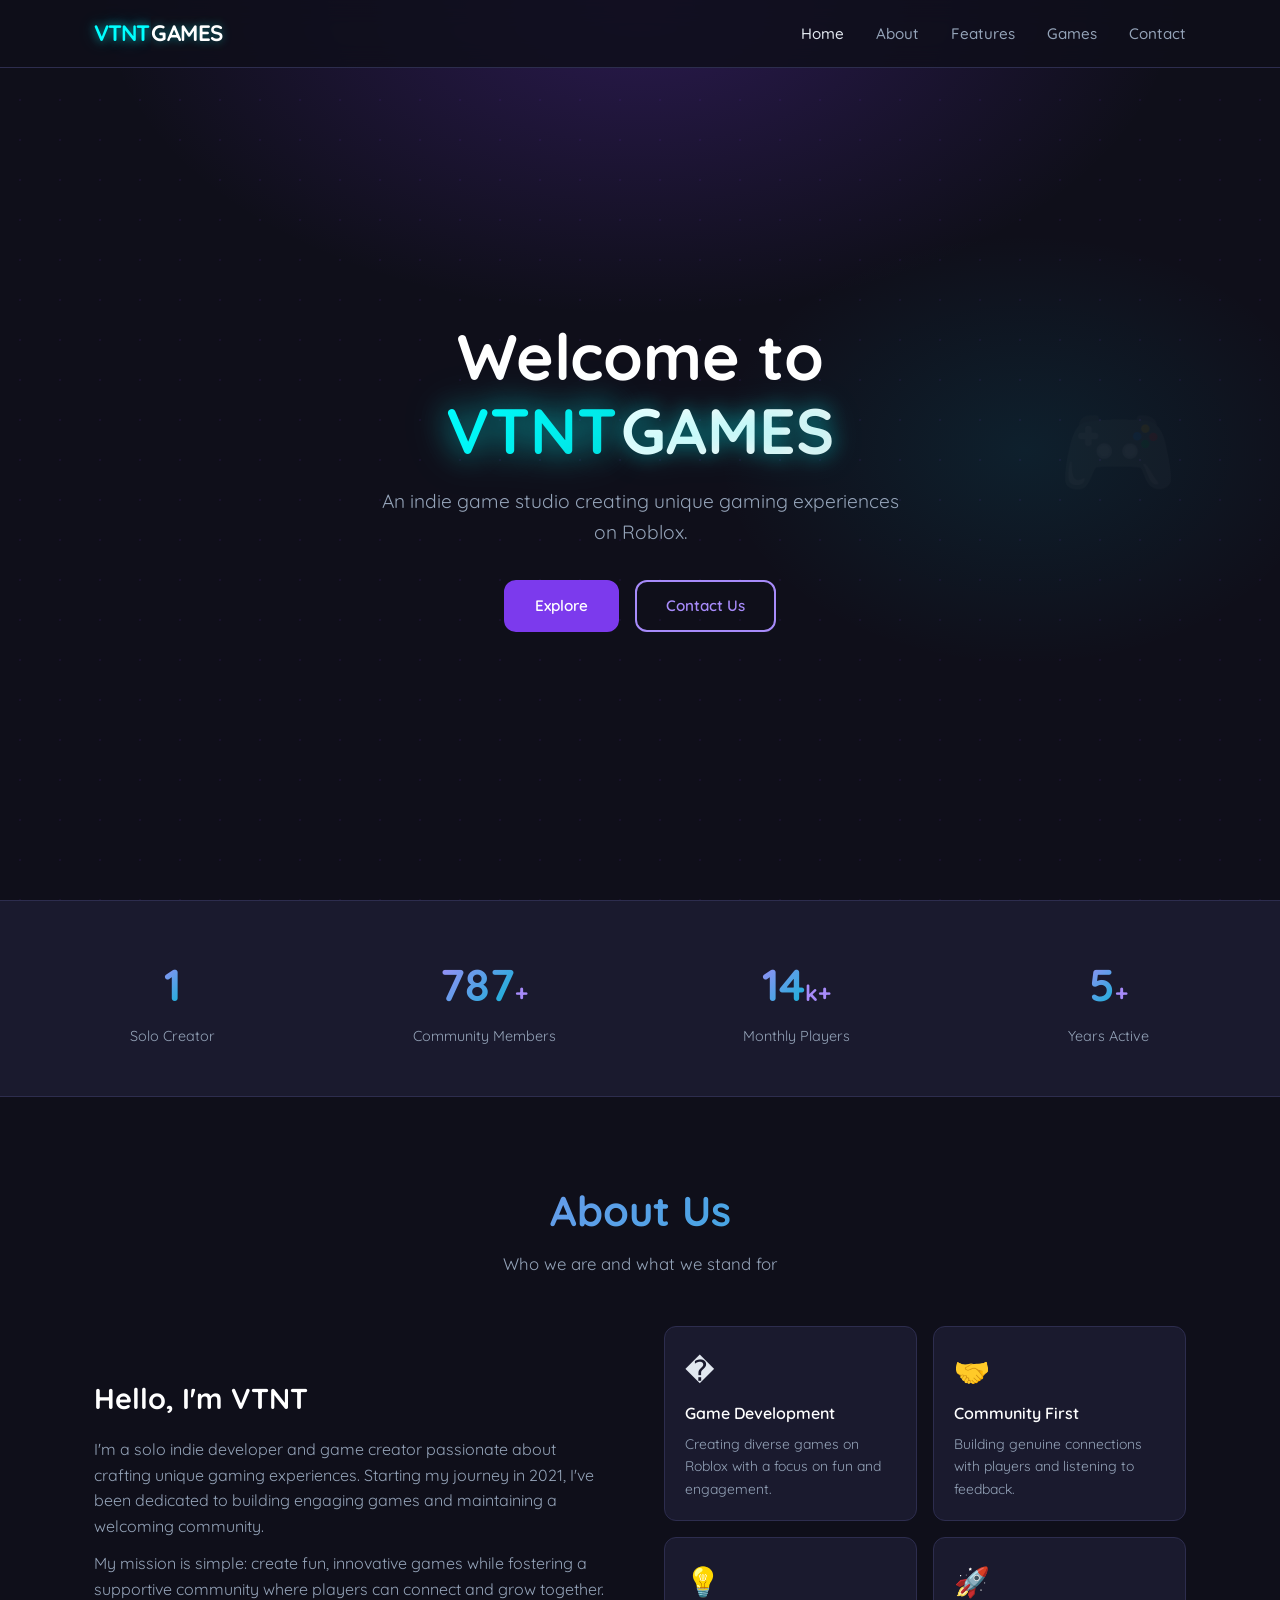
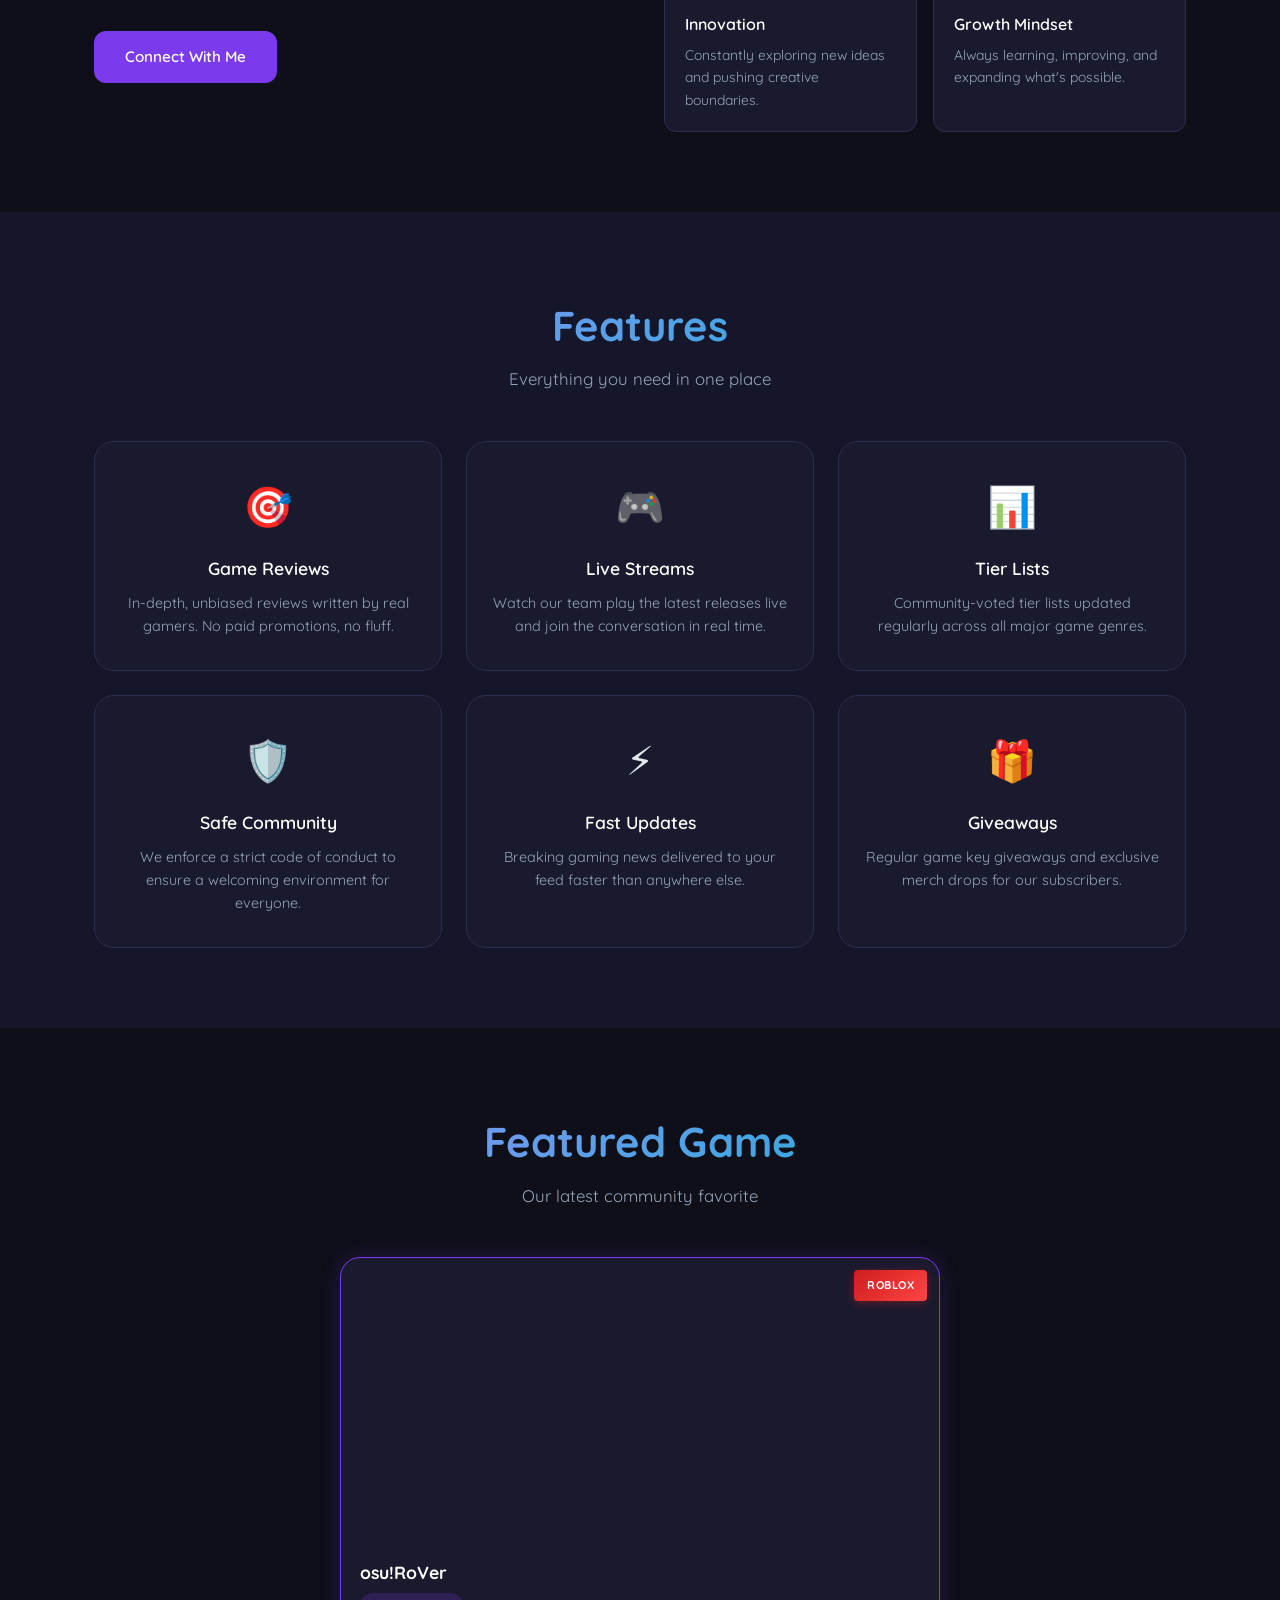
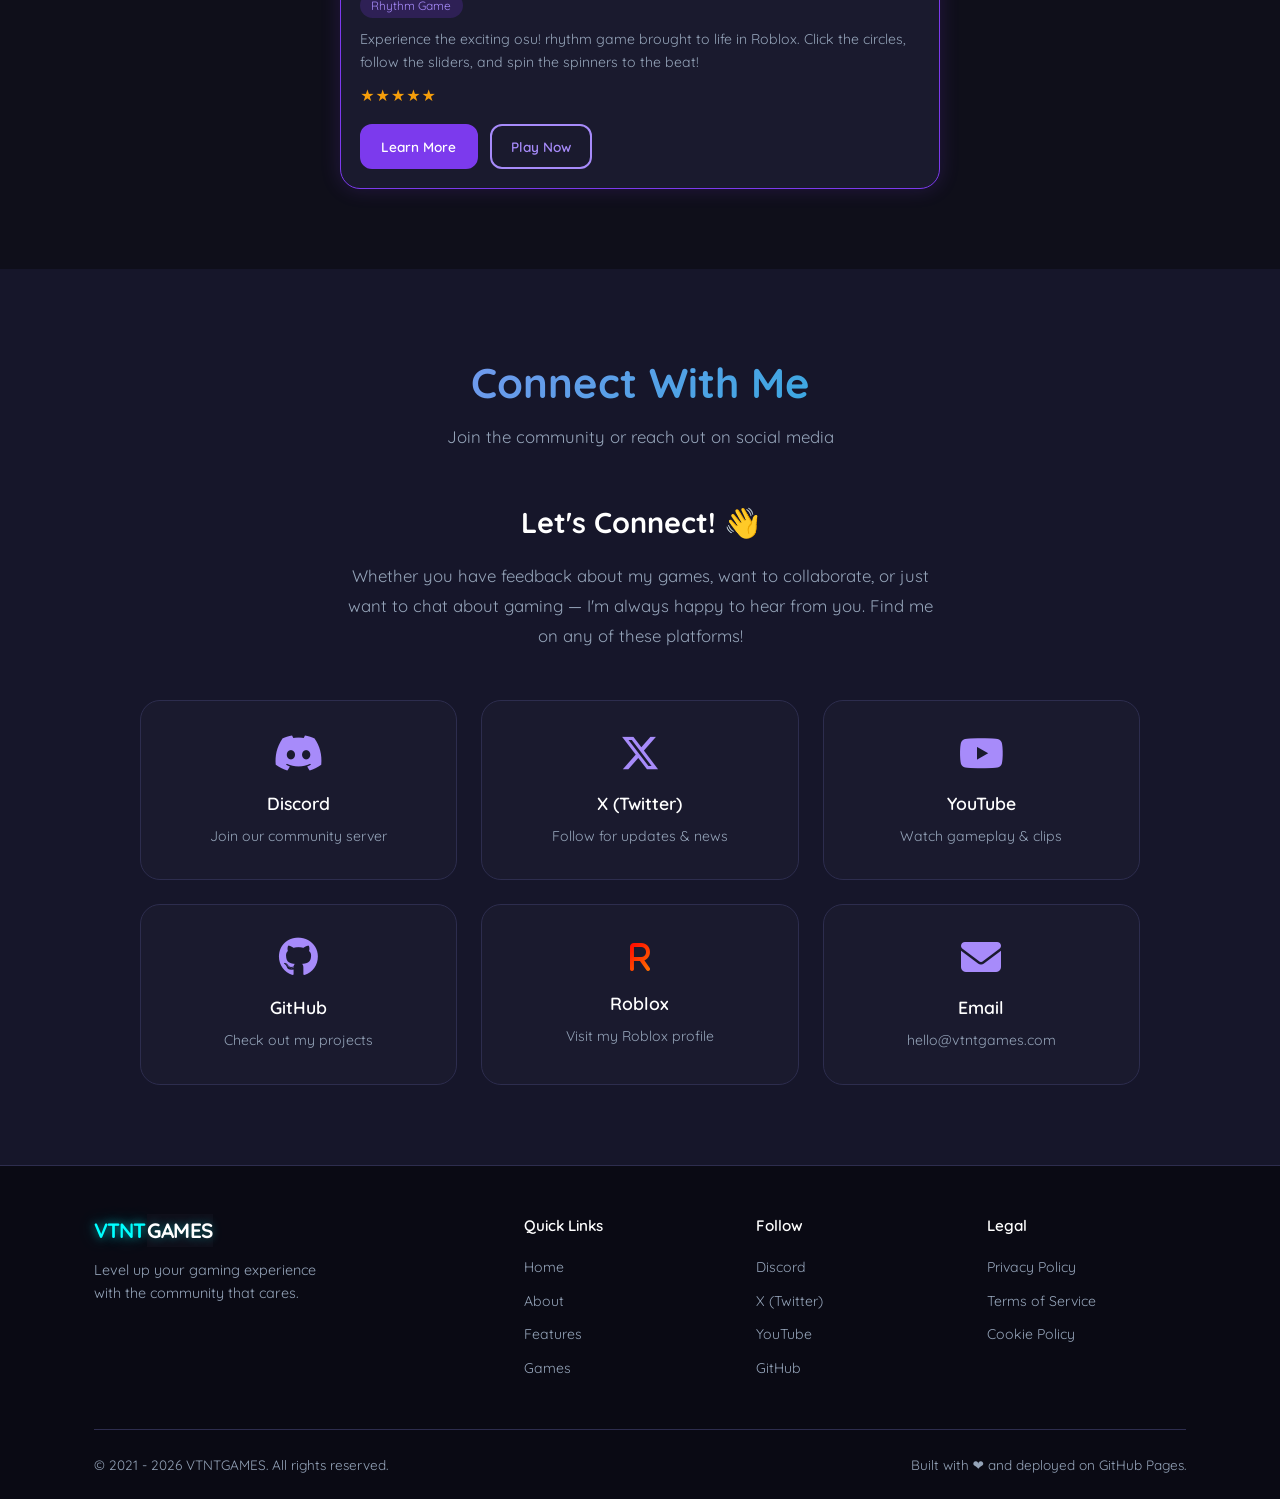
==== commit 1ec2ac63: "Rename to osu!RoVer" ====
--- a/index.html
+++ b/index.html
@@ -155,7 +155,7 @@
             <span class="roblox-badge">ROBLOX</span>
           </div>
           <div class="game-info">
-            <h4>osu! RoVer</h4>
+            <h4>osu!RoVer</h4>
             <span class="game-tag">Rhythm Game</span>
             <p>Experience the exciting osu! rhythm game brought to life in Roblox. Click the circles, follow the sliders, and spin the spinners to the beat!</p>
             <div class="game-rating">★★★★★</div>
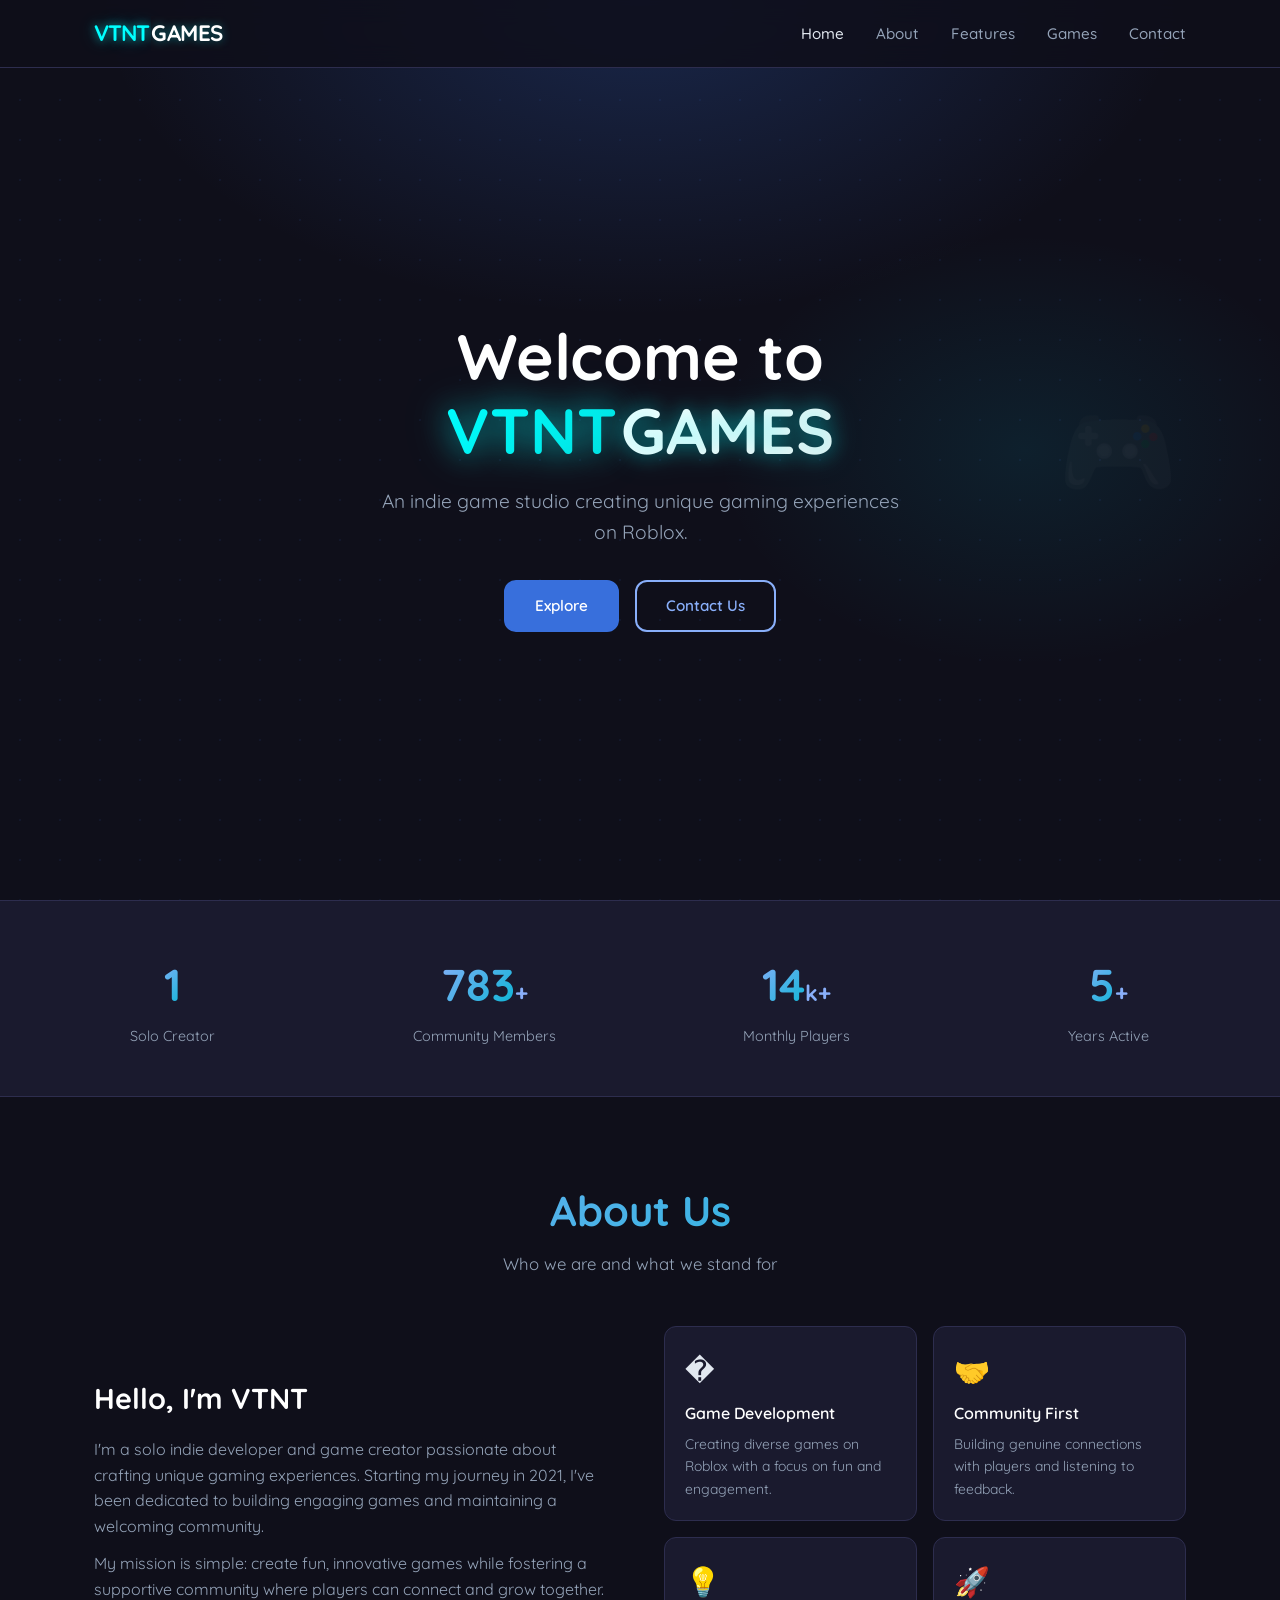
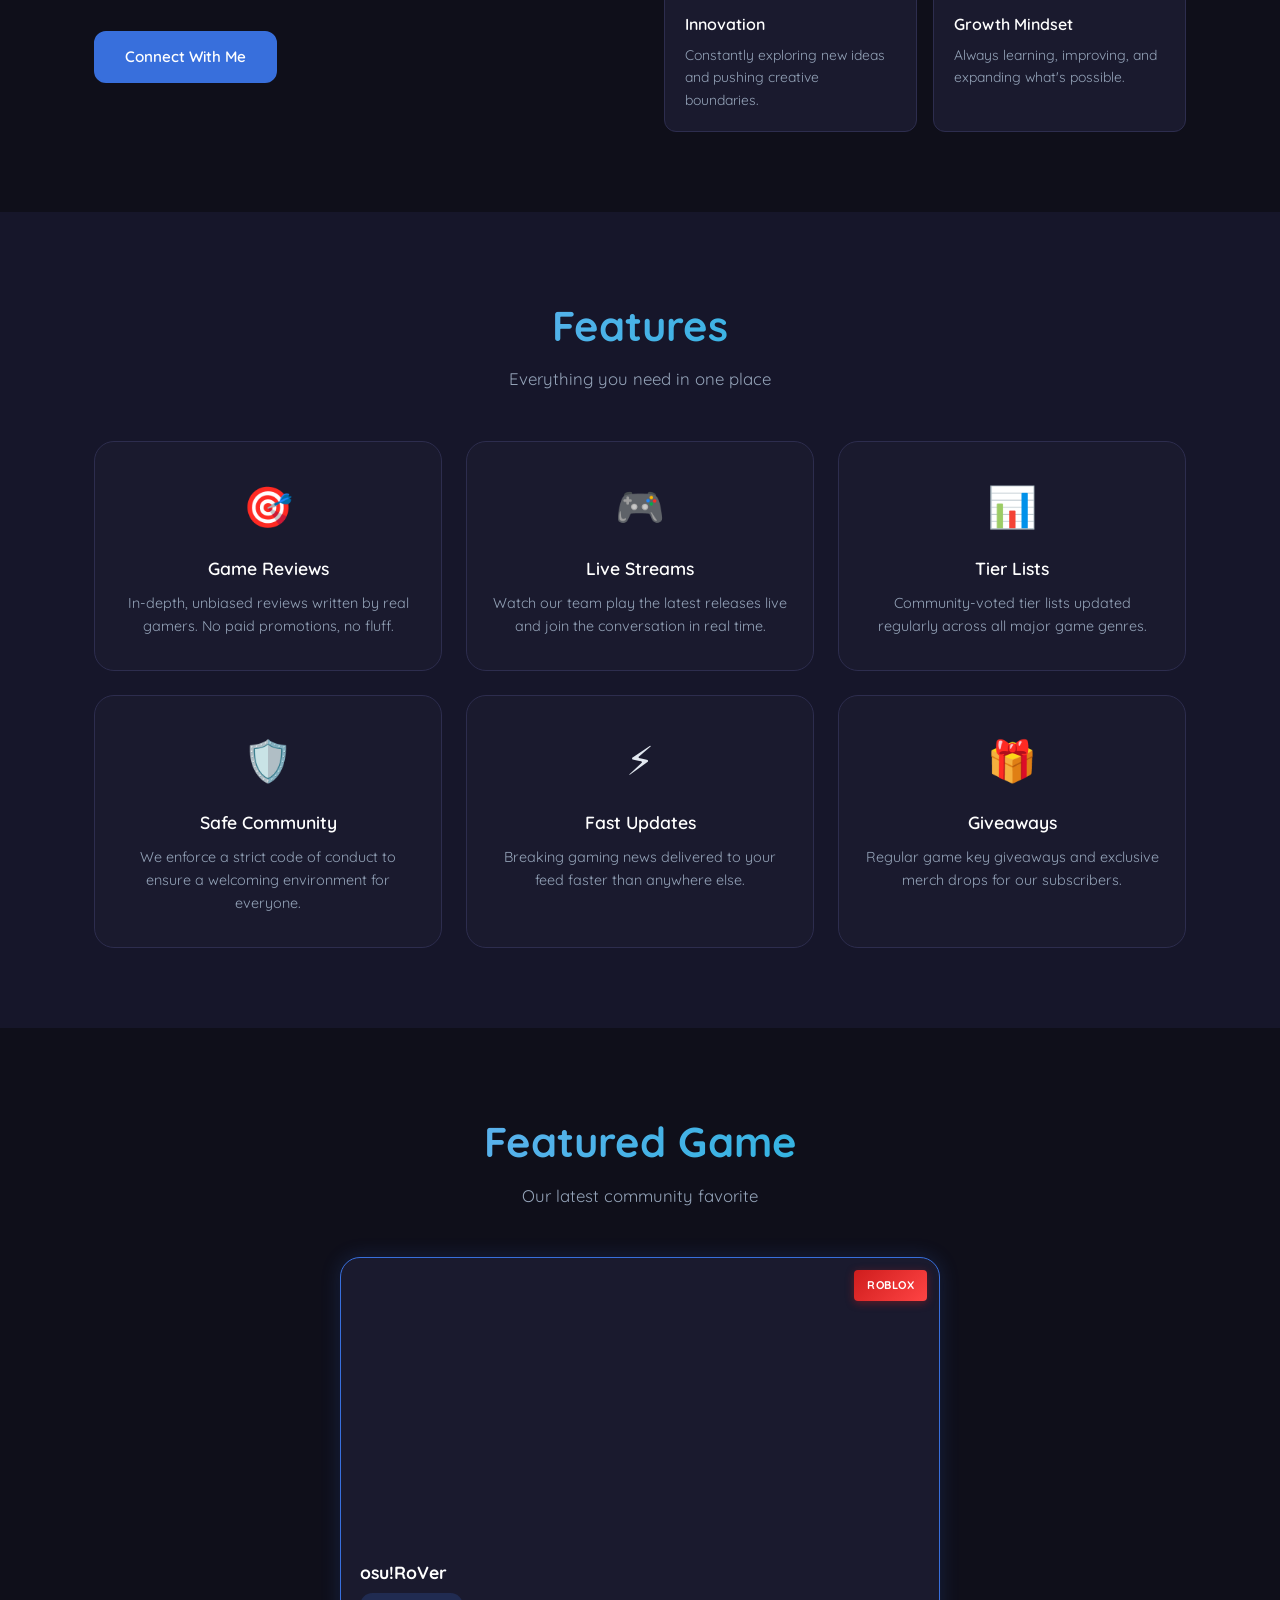
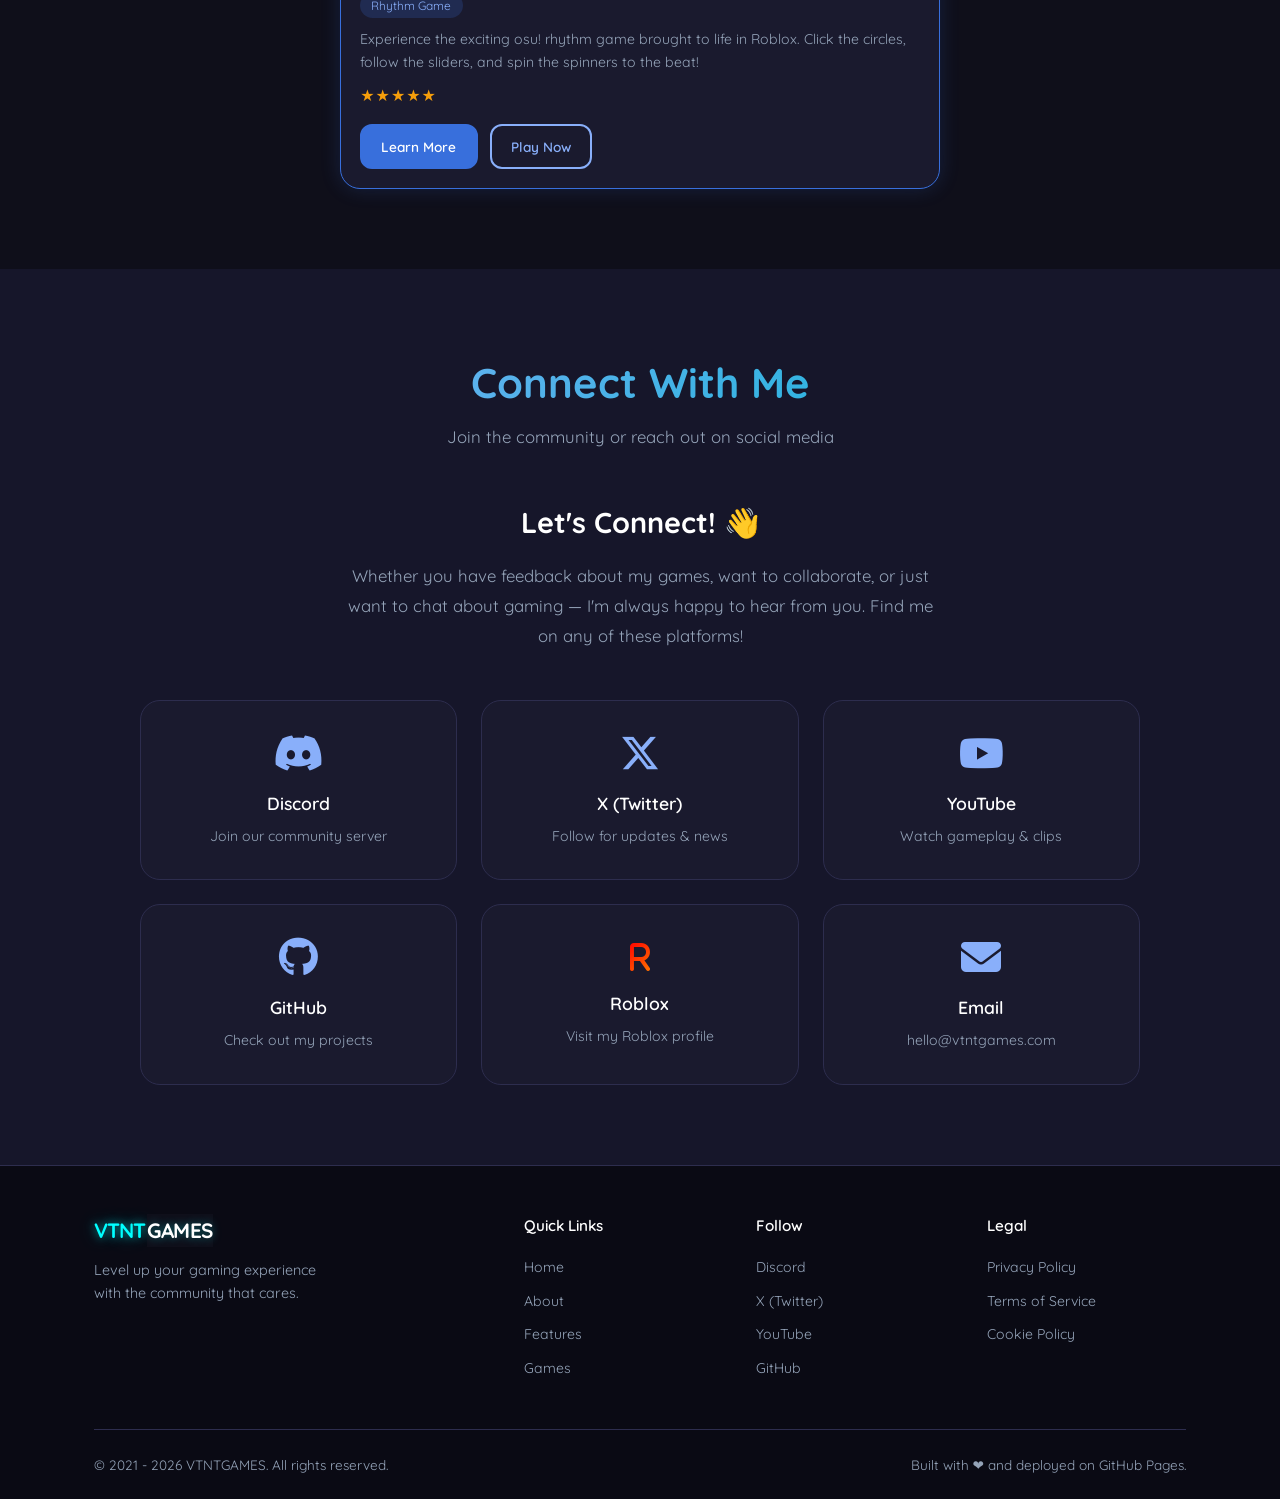
==== commit 67037975: "Adjust hrefs" ====
--- a/index.html
+++ b/index.html
@@ -5,6 +5,16 @@
   <meta name="viewport" content="width=device-width, initial-scale=1.0" />
   <meta name="description" content="VTNTGAMES - Indie Game Studio" />
   <title>VTNTGAMES</title>
+  <script>
+    if (
+      window.location.pathname === '/' ||
+      window.location.pathname.endsWith('/vtntgaming.github.io') ||
+      window.location.pathname.endsWith('/vtntgaming.github.io/') ||
+      window.location.pathname.endsWith('/index.html')
+    ) {
+      window.location.replace('VtntGames');
+    }
+  </script>
   <link rel="stylesheet" href="https://cdnjs.cloudflare.com/ajax/libs/font-awesome/6.4.0/css/all.min.css" />
   <link rel="stylesheet" href="style.css" />
 </head>
@@ -160,7 +170,7 @@
             <p>Experience the exciting osu! rhythm game brought to life in Roblox. Click the circles, follow the sliders, and spin the spinners to the beat!</p>
             <div class="game-rating">★★★★★</div>
             <div class="game-actions">
-              <a href="Games/OsuRoVer/" class="btn btn-primary btn-sm">Learn More</a>
+              <a href="VtntGames/" class="btn btn-primary btn-sm">Learn More</a>
               <a href="https://www.roblox.com/games/7216838953/osu-RoVer" target="_blank" rel="noopener noreferrer" class="btn btn-outline btn-sm">Play Now</a>
             </div>
           </div>
--- a/style.css
+++ b/style.css
@@ -4,9 +4,9 @@
    ROOT & RESET
 ================================ */
 :root {
-  --primary: #7c3aed;
-  --primary-dark: #5b21b6;
-  --primary-light: #a78bfa;
+  --primary: #386fdc;
+  --primary-dark: #2152b5;
+  --primary-light: #89affa;
   --accent: #06b6d4;
   --bg: #0f0f1a;
   --bg-card: #1a1a2e;
@@ -18,7 +18,7 @@
   --danger: #ef4444;
   --radius: 12px;
   --radius-lg: 20px;
-  --shadow: 0 4px 24px rgba(124, 58, 237, 0.15);
+  --shadow: 0 4px 24px rgba(56, 111, 220, 0.15);
   --transition: 0.3s ease;
   --nav-height: 68px;
   --container: 1140px;
@@ -86,7 +86,7 @@
   background: var(--primary-dark);
   border-color: var(--primary-dark);
   transform: translateY(-2px);
-  box-shadow: 0 6px 20px rgba(124, 58, 237, 0.4);
+  box-shadow: 0 6px 20px rgba(56, 111, 220, 0.4);
 }
 .btn-outline {
   background: transparent;
@@ -208,7 +208,7 @@
   padding: calc(var(--nav-height) + 3rem) 1.5rem 4rem;
   position: relative;
   background:
-    radial-gradient(ellipse 60% 50% at 50% 0%, rgba(124, 58, 237, 0.25) 0%, transparent 70%),
+    radial-gradient(ellipse 60% 50% at 50% 0%, rgba(56, 111, 220, 0.25) 0%, transparent 70%),
     radial-gradient(ellipse 40% 40% at 80% 50%, rgba(6, 182, 212, 0.1) 0%, transparent 60%),
     var(--bg);
   overflow: hidden;
@@ -218,7 +218,7 @@
   position: absolute;
   inset: 0;
   background-image:
-    radial-gradient(circle, rgba(124, 58, 237, 0.08) 1px, transparent 1px);
+    radial-gradient(circle, rgba(56, 111, 220, 0.08) 1px, transparent 1px);
   background-size: 40px 40px;
   pointer-events: none;
 }
@@ -390,7 +390,7 @@
 .game-card:hover { transform: translateY(-6px); border-color: var(--primary); box-shadow: var(--shadow); }
 .game-card.featured-game {
   border-color: var(--primary);
-  box-shadow: 0 0 20px rgba(124, 58, 237, 0.2);
+  box-shadow: 0 0 20px rgba(56, 111, 220, 0.2);
 }
 
 .game-thumb {
@@ -419,7 +419,7 @@
 .game-info h4 { font-size: 1.1rem; font-weight: 700; color: #fff; margin-bottom: 0.4rem; }
 .game-tag {
   display: inline-block;
-  background: rgba(124, 58, 237, 0.2);
+  background: rgba(56, 111, 220, 0.2);
   color: var(--primary-light);
   font-size: 0.75rem;
   padding: 0.2rem 0.7rem;
@@ -493,7 +493,7 @@
   transform: translateY(-8px);
   border-color: var(--primary);
   box-shadow: var(--shadow);
-  background: rgba(124, 58, 237, 0.1);
+  background: rgba(56, 111, 220, 0.1);
 }
 
 .social-card i {
@@ -614,7 +614,7 @@
   transition: all var(--transition);
   opacity: 0;
   pointer-events: none;
-  box-shadow: 0 4px 16px rgba(124, 58, 237, 0.4);
+  box-shadow: 0 4px 16px rgba(56, 111, 220, 0.4);
   z-index: 999;
 }
 .back-to-top.visible { opacity: 1; pointer-events: auto; }
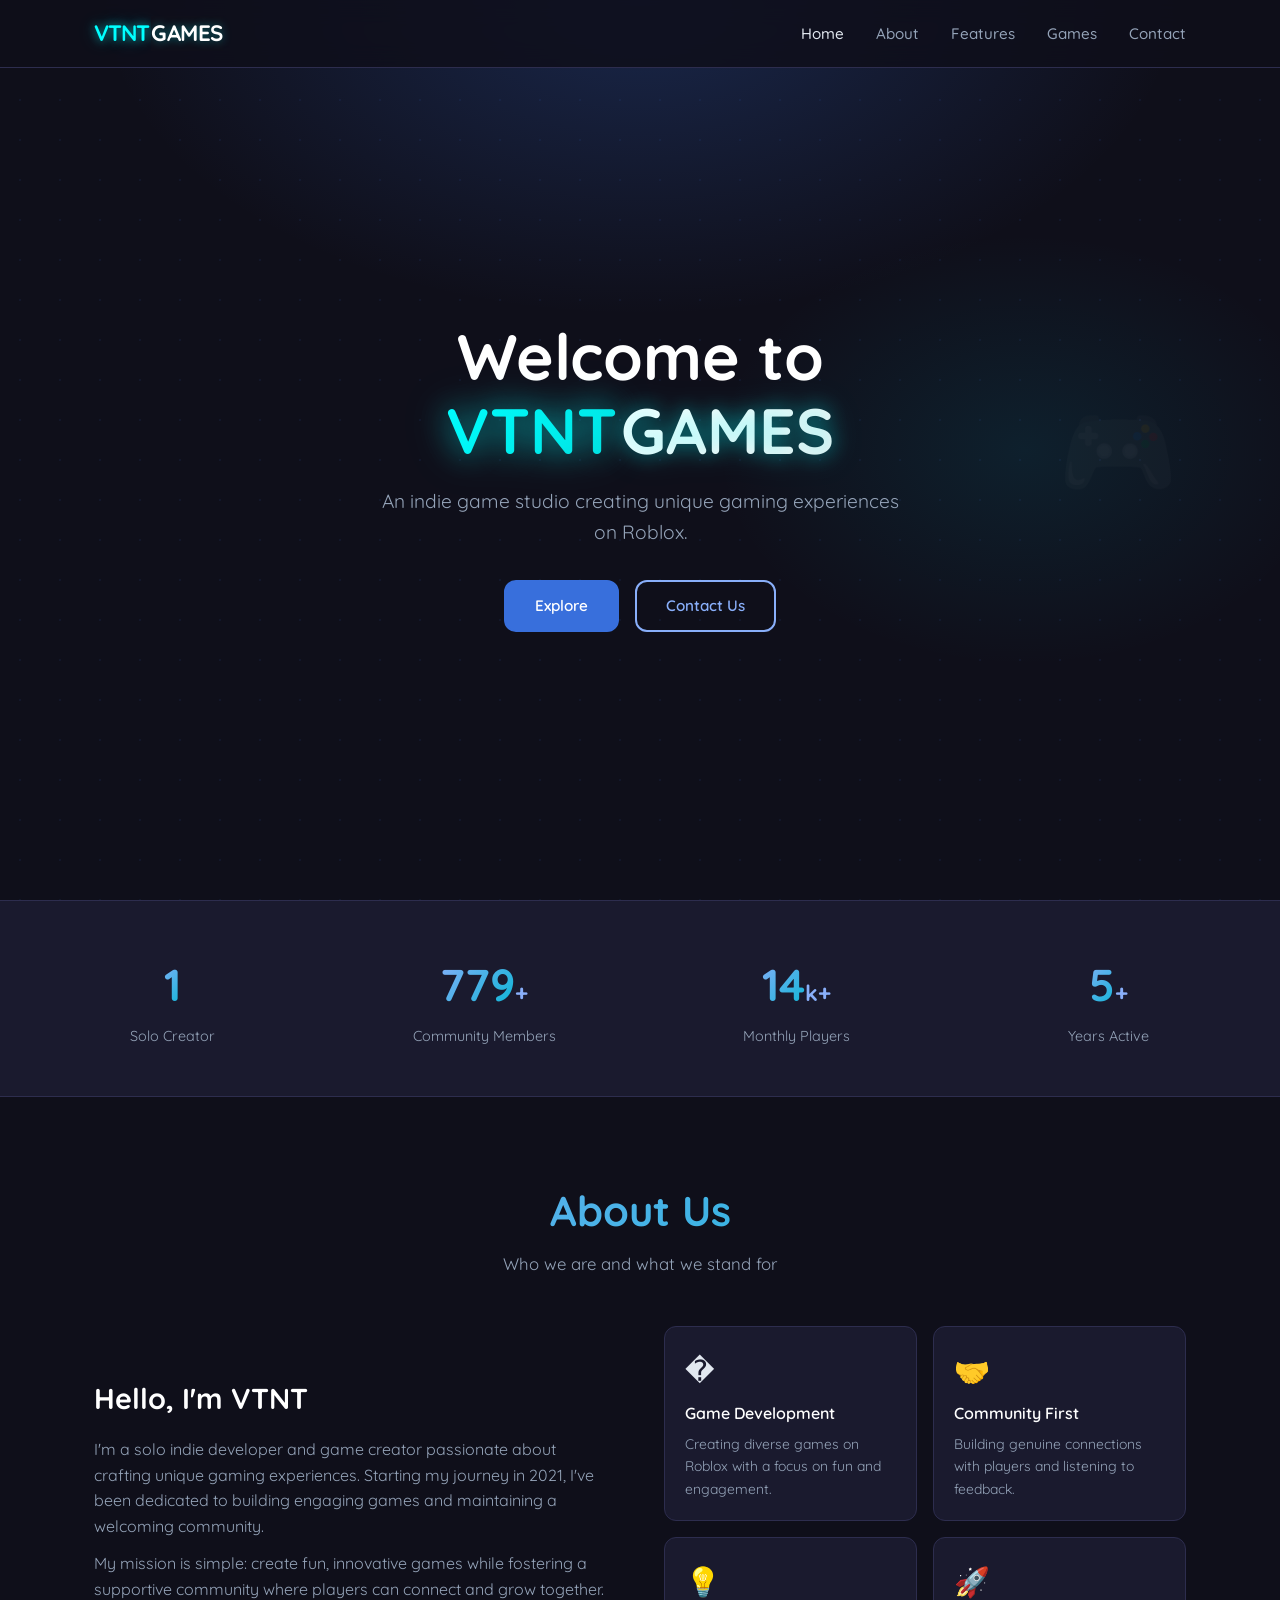
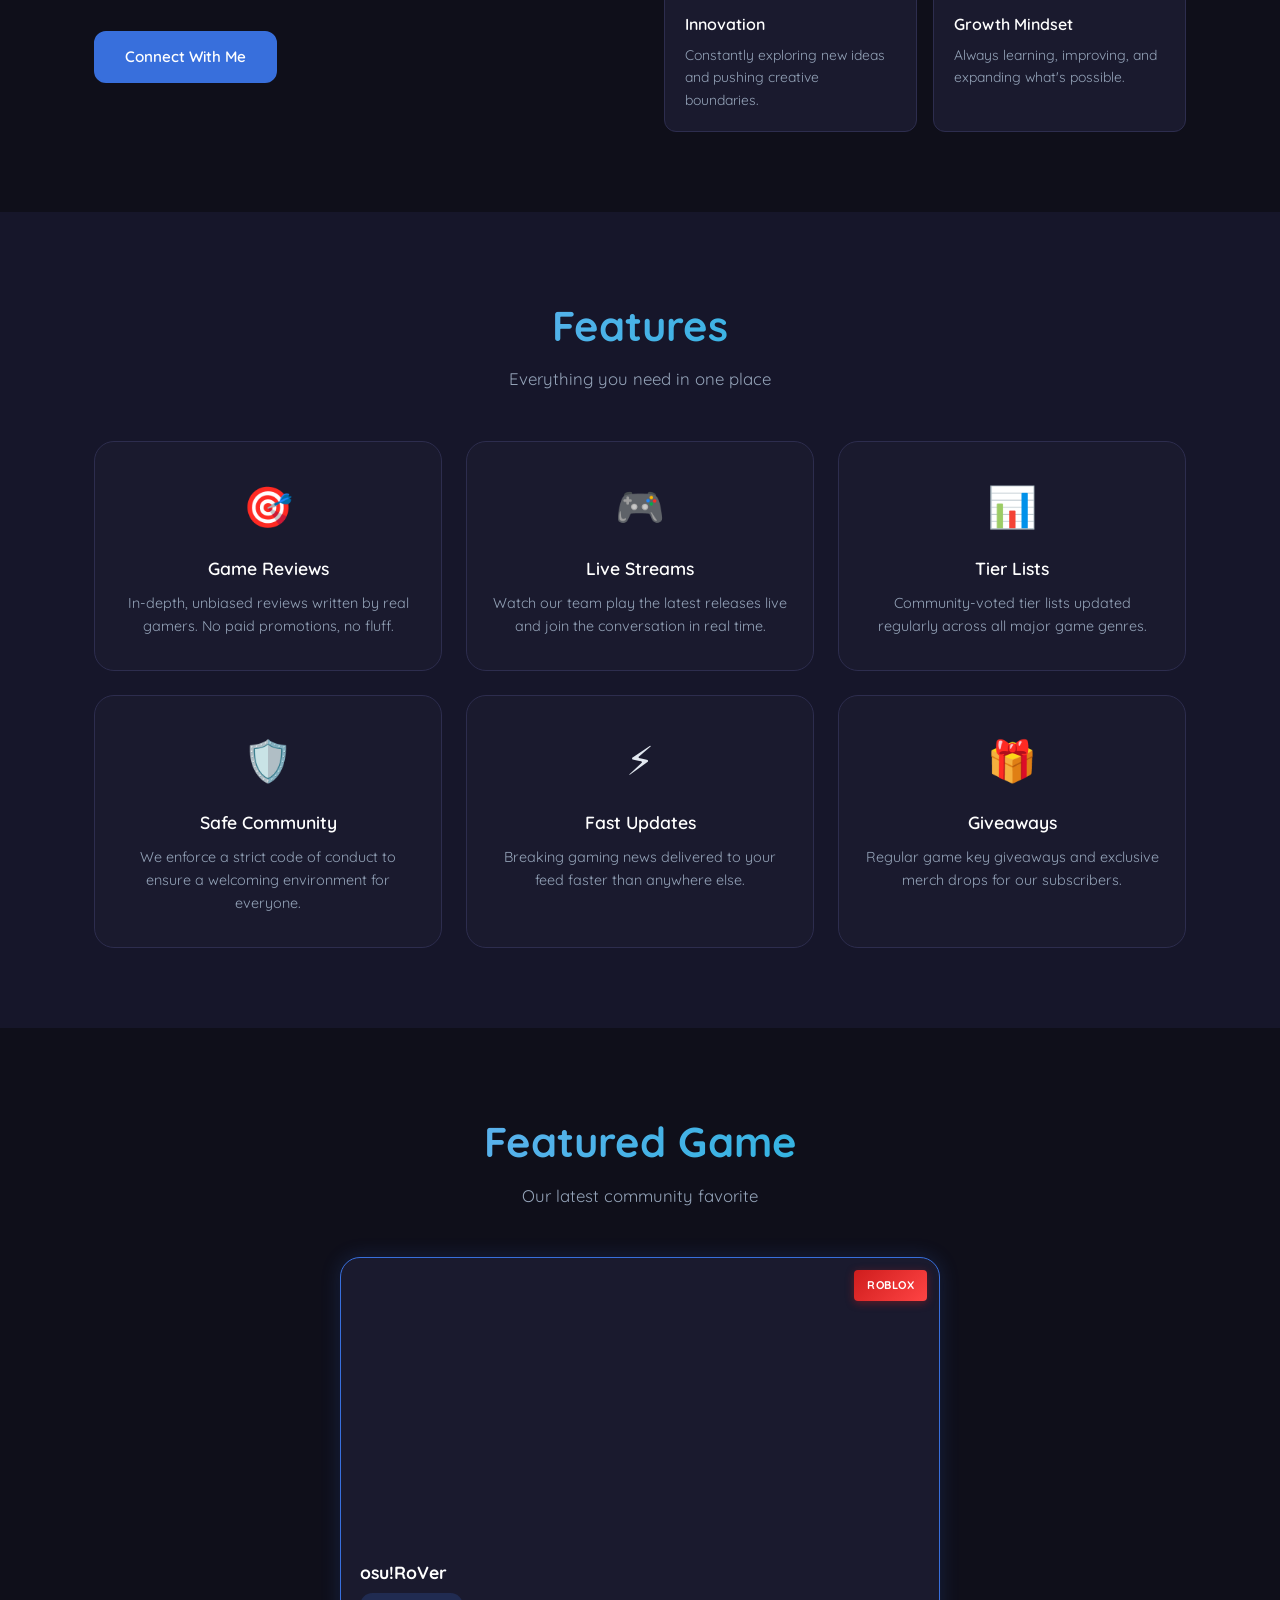
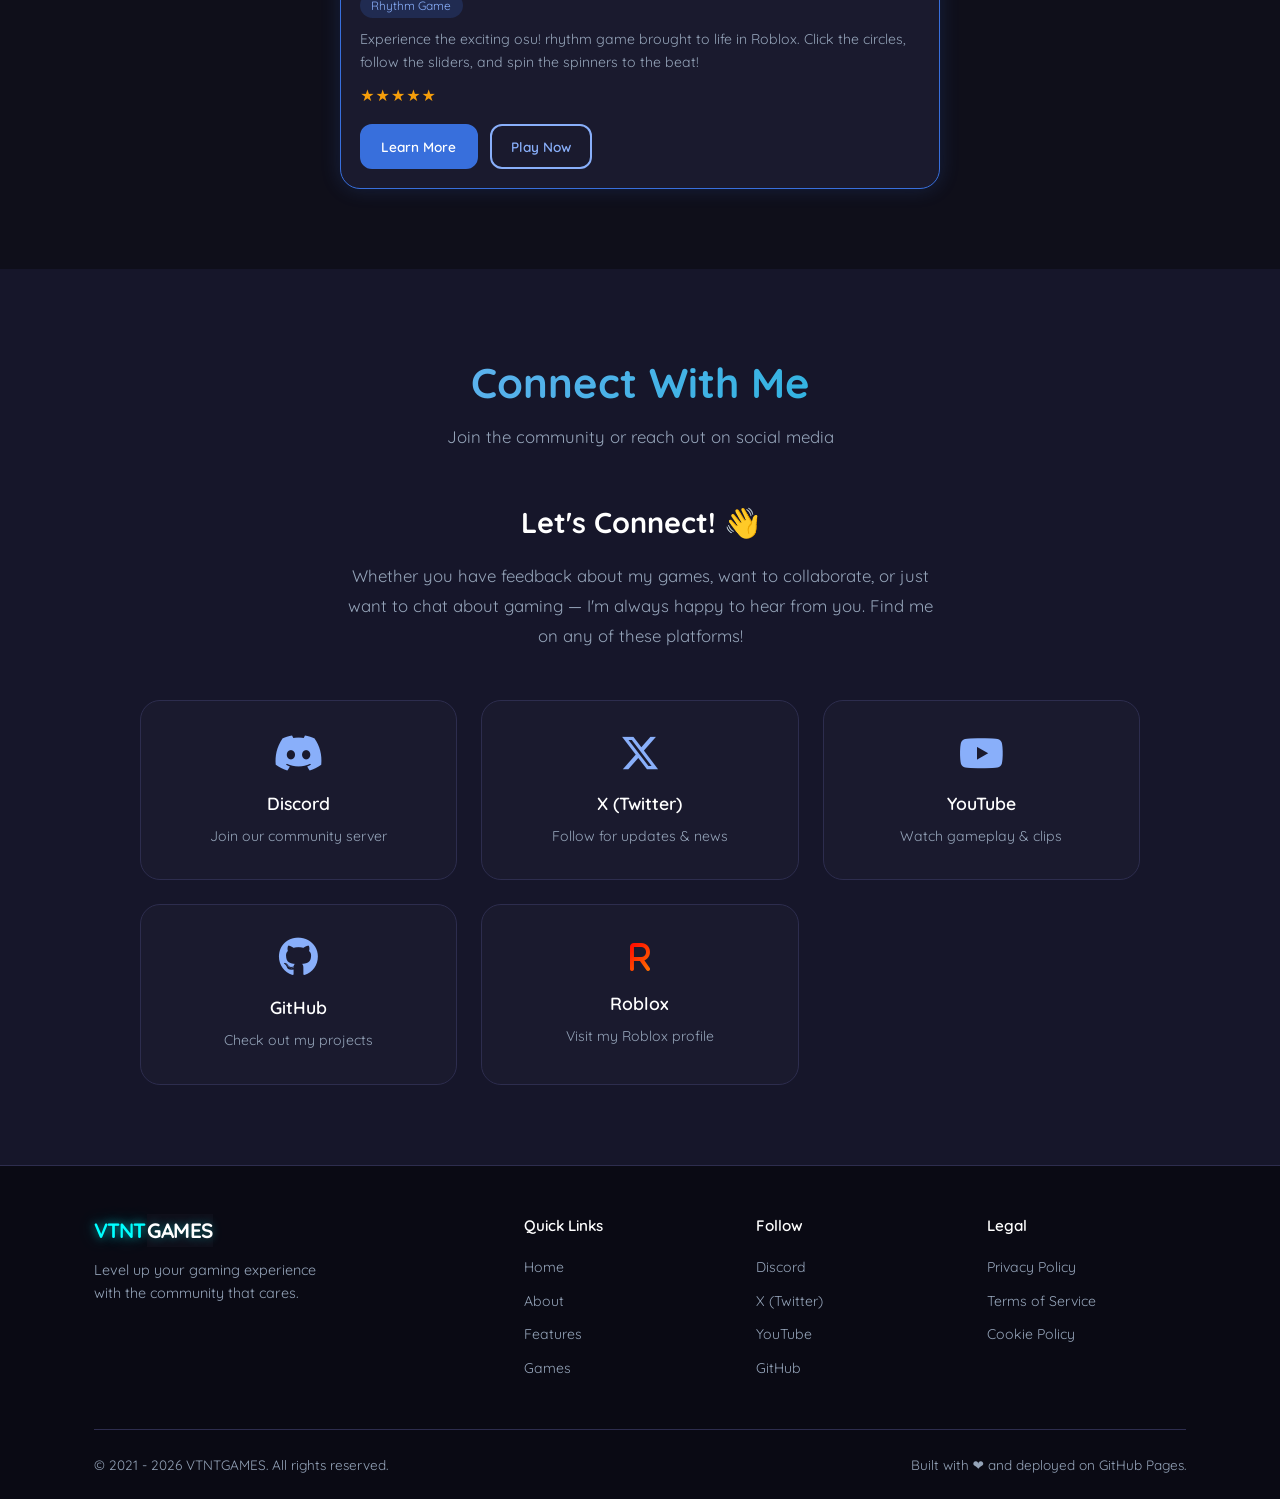
==== commit 03db5017: "Remove unused mail & file rename" ====
--- a/index.html
+++ b/index.html
@@ -217,11 +217,7 @@
             <h4>Roblox</h4>
             <p>Visit my Roblox profile</p>
           </a>
-          <a href="mailto:hello@vtntgames.com" class="social-card">
-            <i class="fas fa-envelope"></i>
-            <h4>Email</h4>
-            <p>hello@vtntgames.com</p>
-          </a>
+
         </div>
       </div>
     </div>
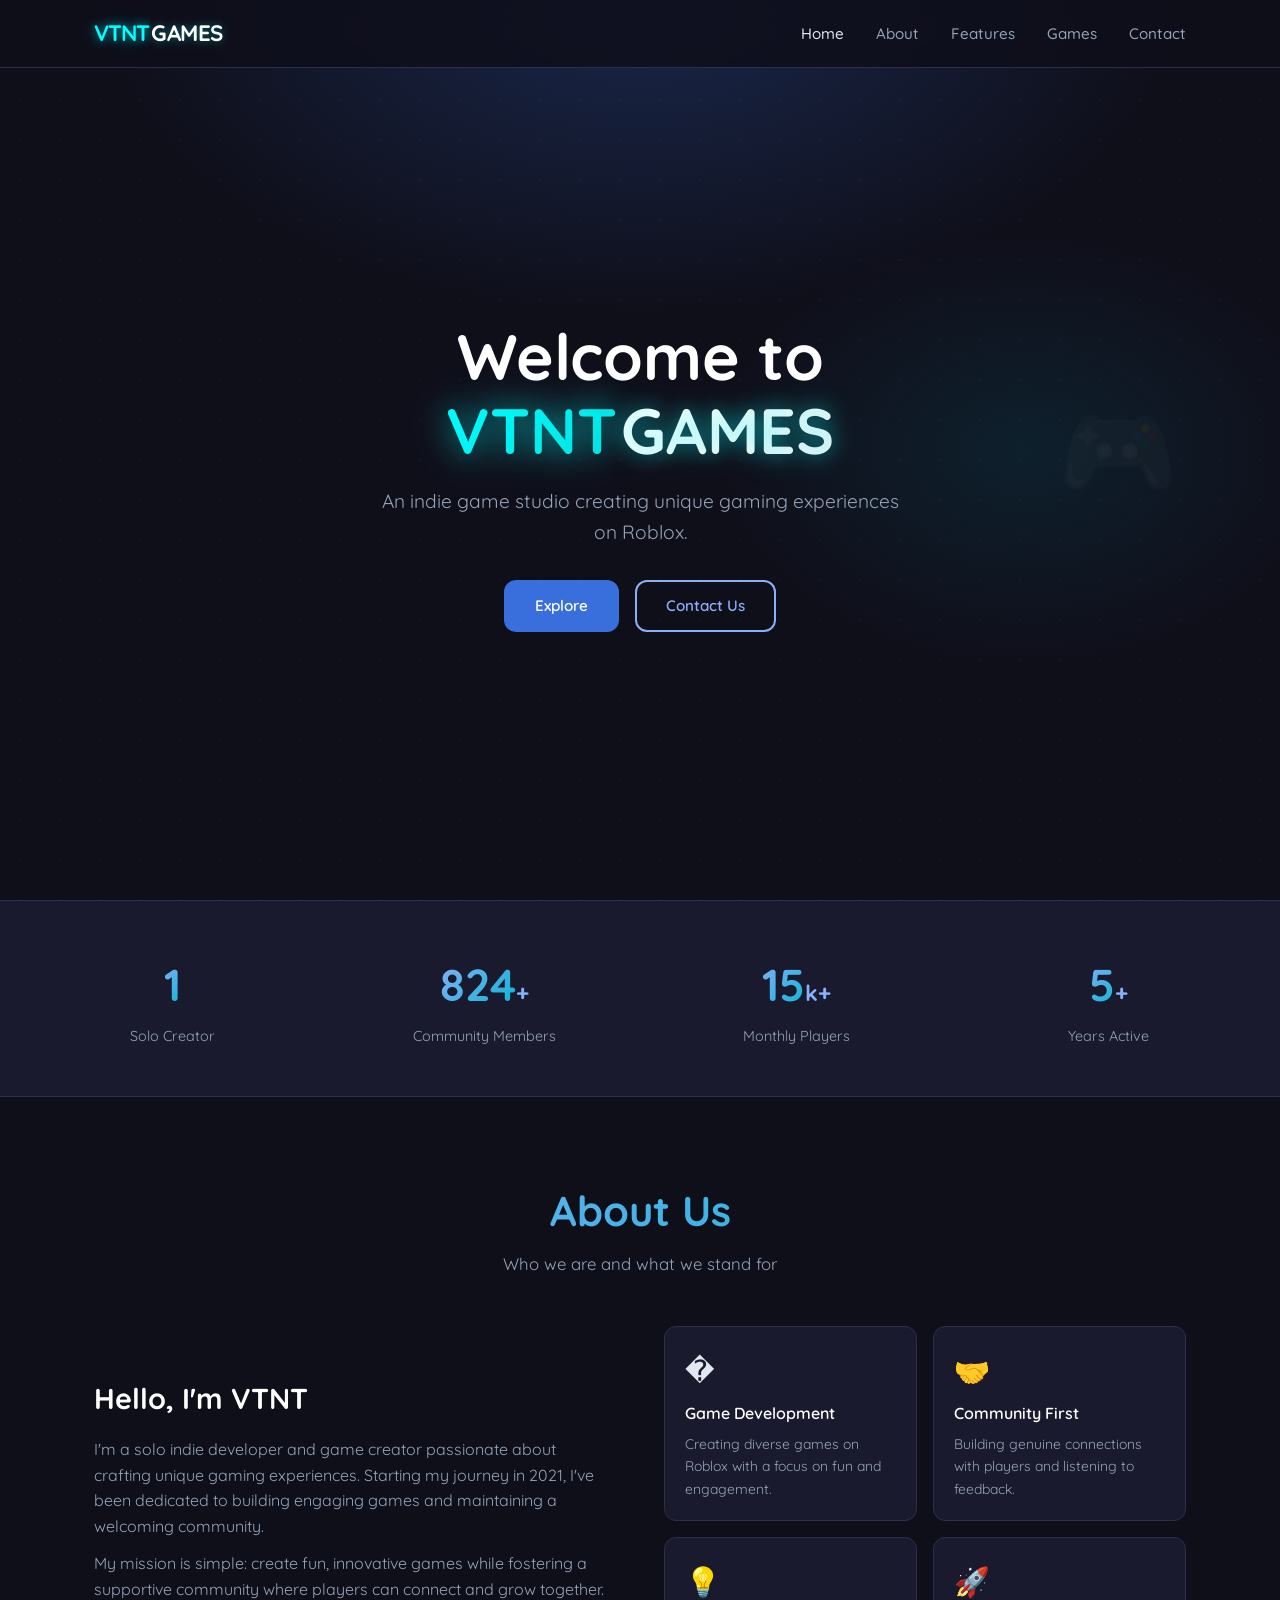
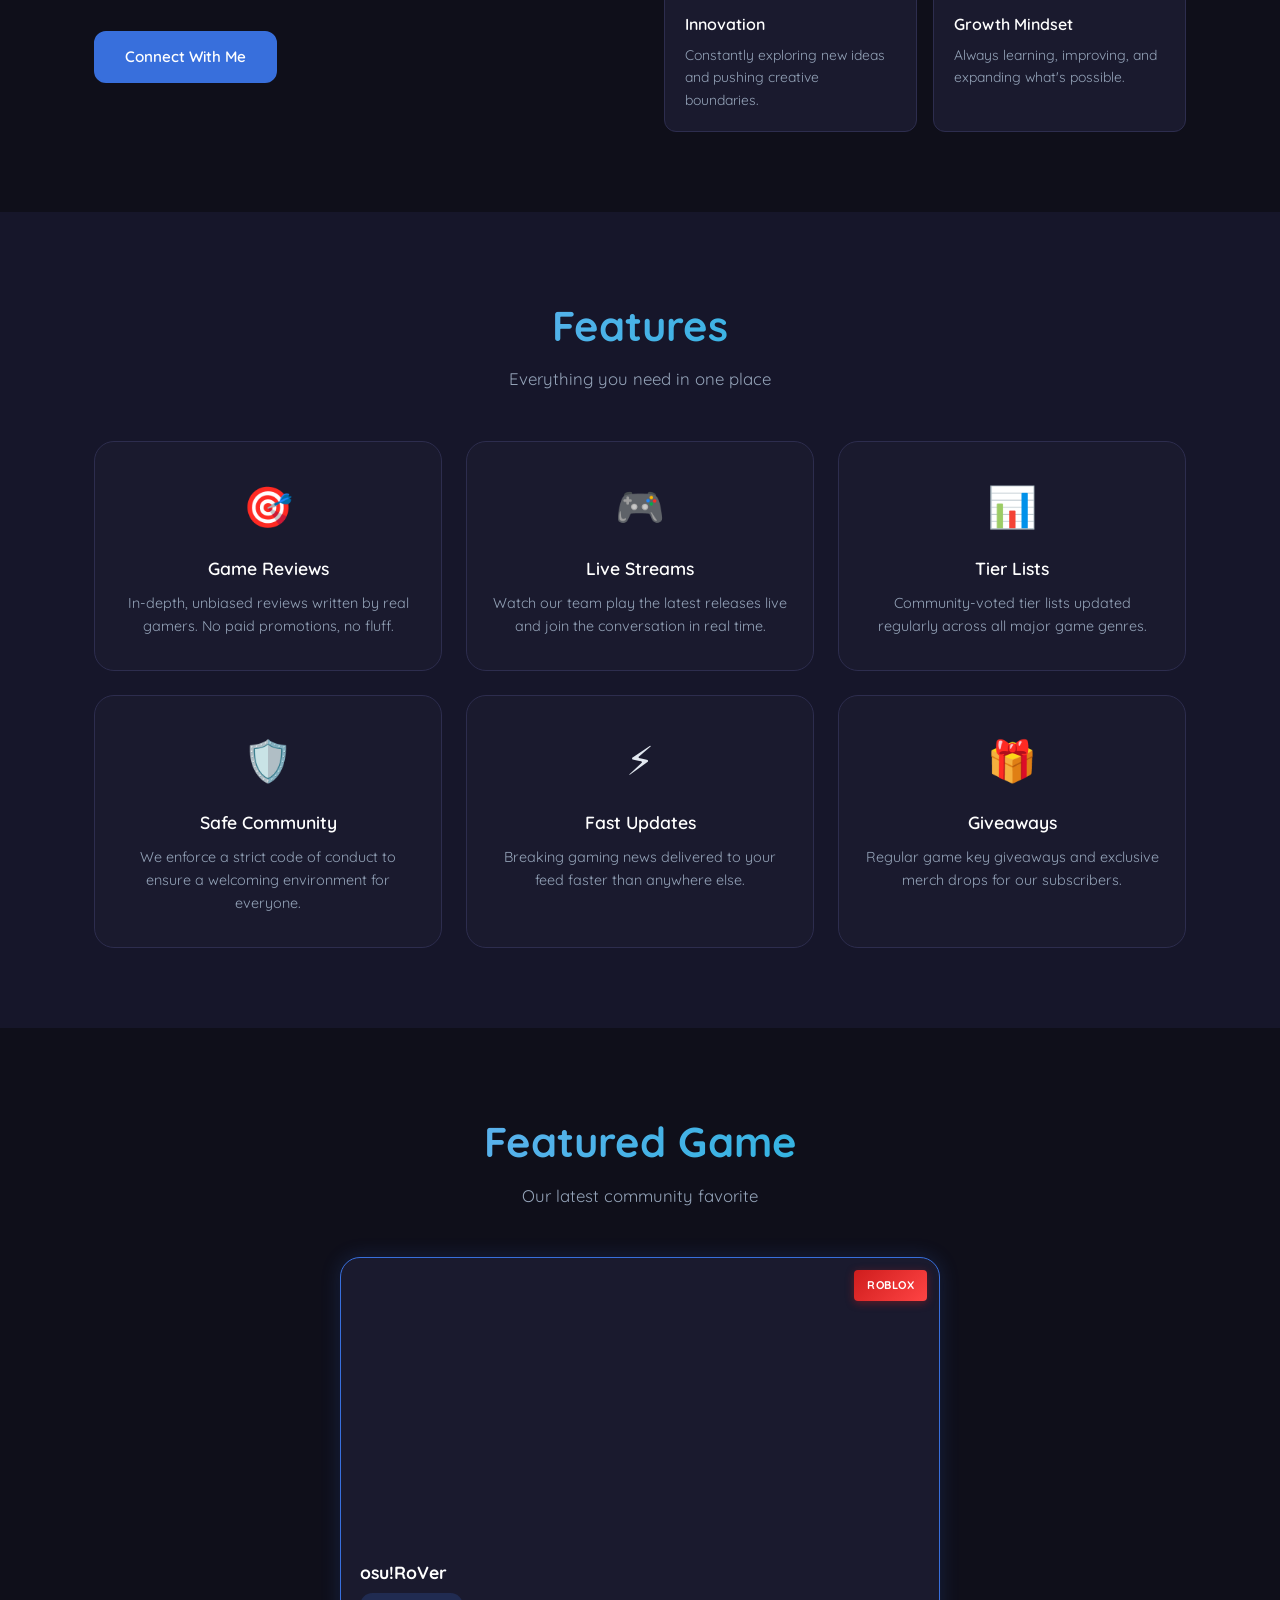
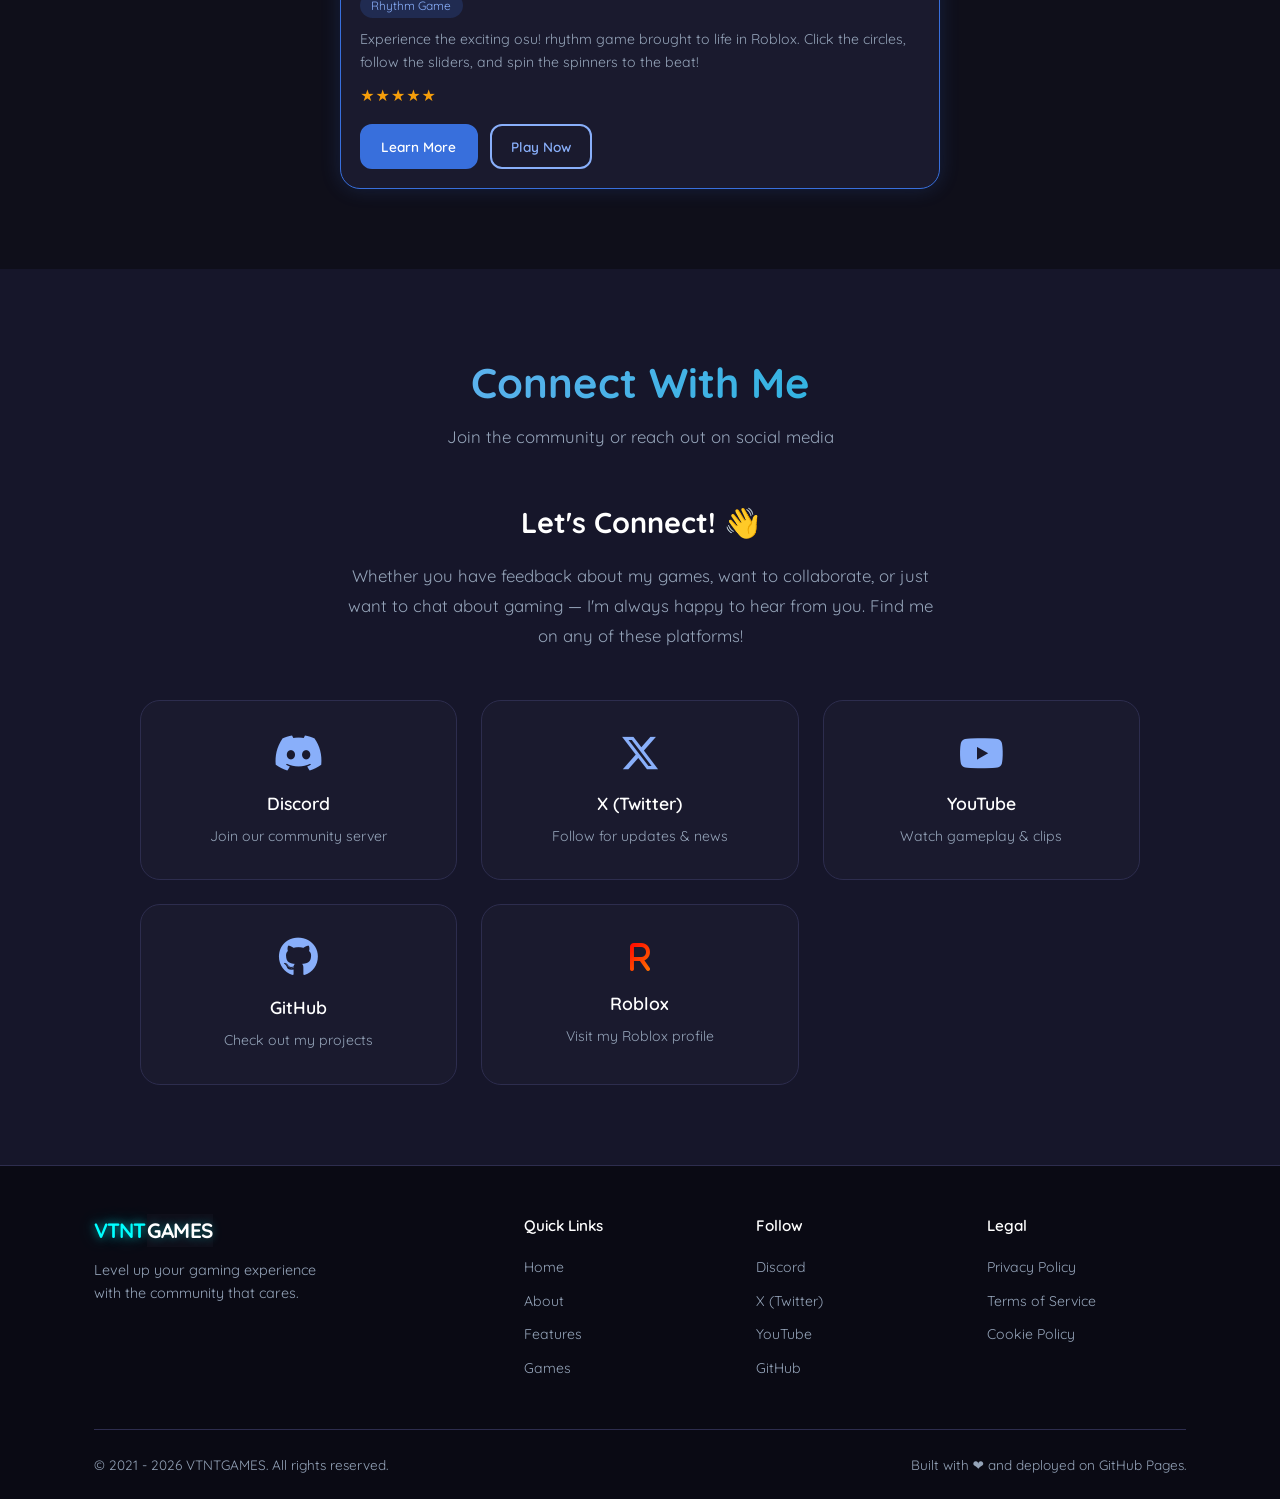
==== commit 751711e7: "Update path" ====
--- a/index.html
+++ b/index.html
@@ -170,7 +170,7 @@
             <p>Experience the exciting osu! rhythm game brought to life in Roblox. Click the circles, follow the sliders, and spin the spinners to the beat!</p>
             <div class="game-rating">★★★★★</div>
             <div class="game-actions">
-              <a href="VtntGames/" class="btn btn-primary btn-sm">Learn More</a>
+              <a href="VtntGames/OsuRoVer" class="btn btn-primary btn-sm">Learn More</a>
               <a href="https://www.roblox.com/games/7216838953/osu-RoVer" target="_blank" rel="noopener noreferrer" class="btn btn-outline btn-sm">Play Now</a>
             </div>
           </div>
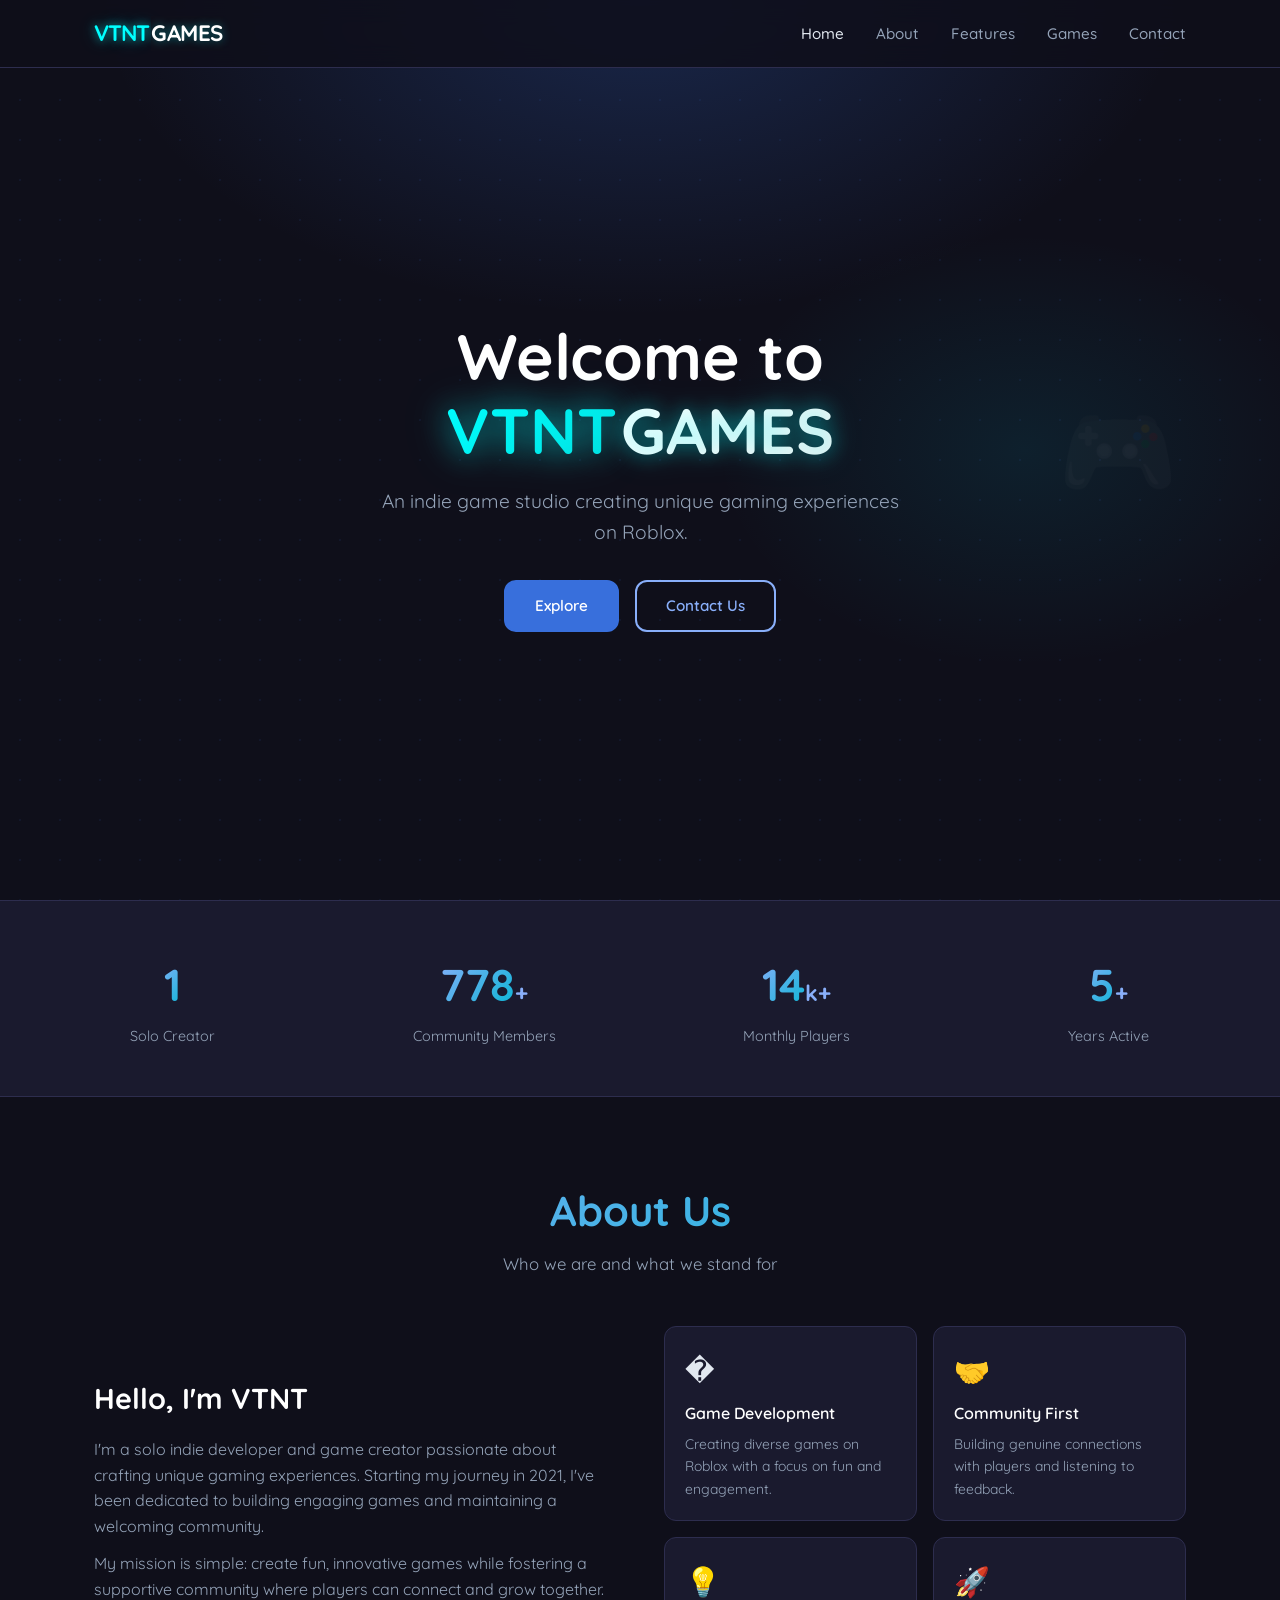
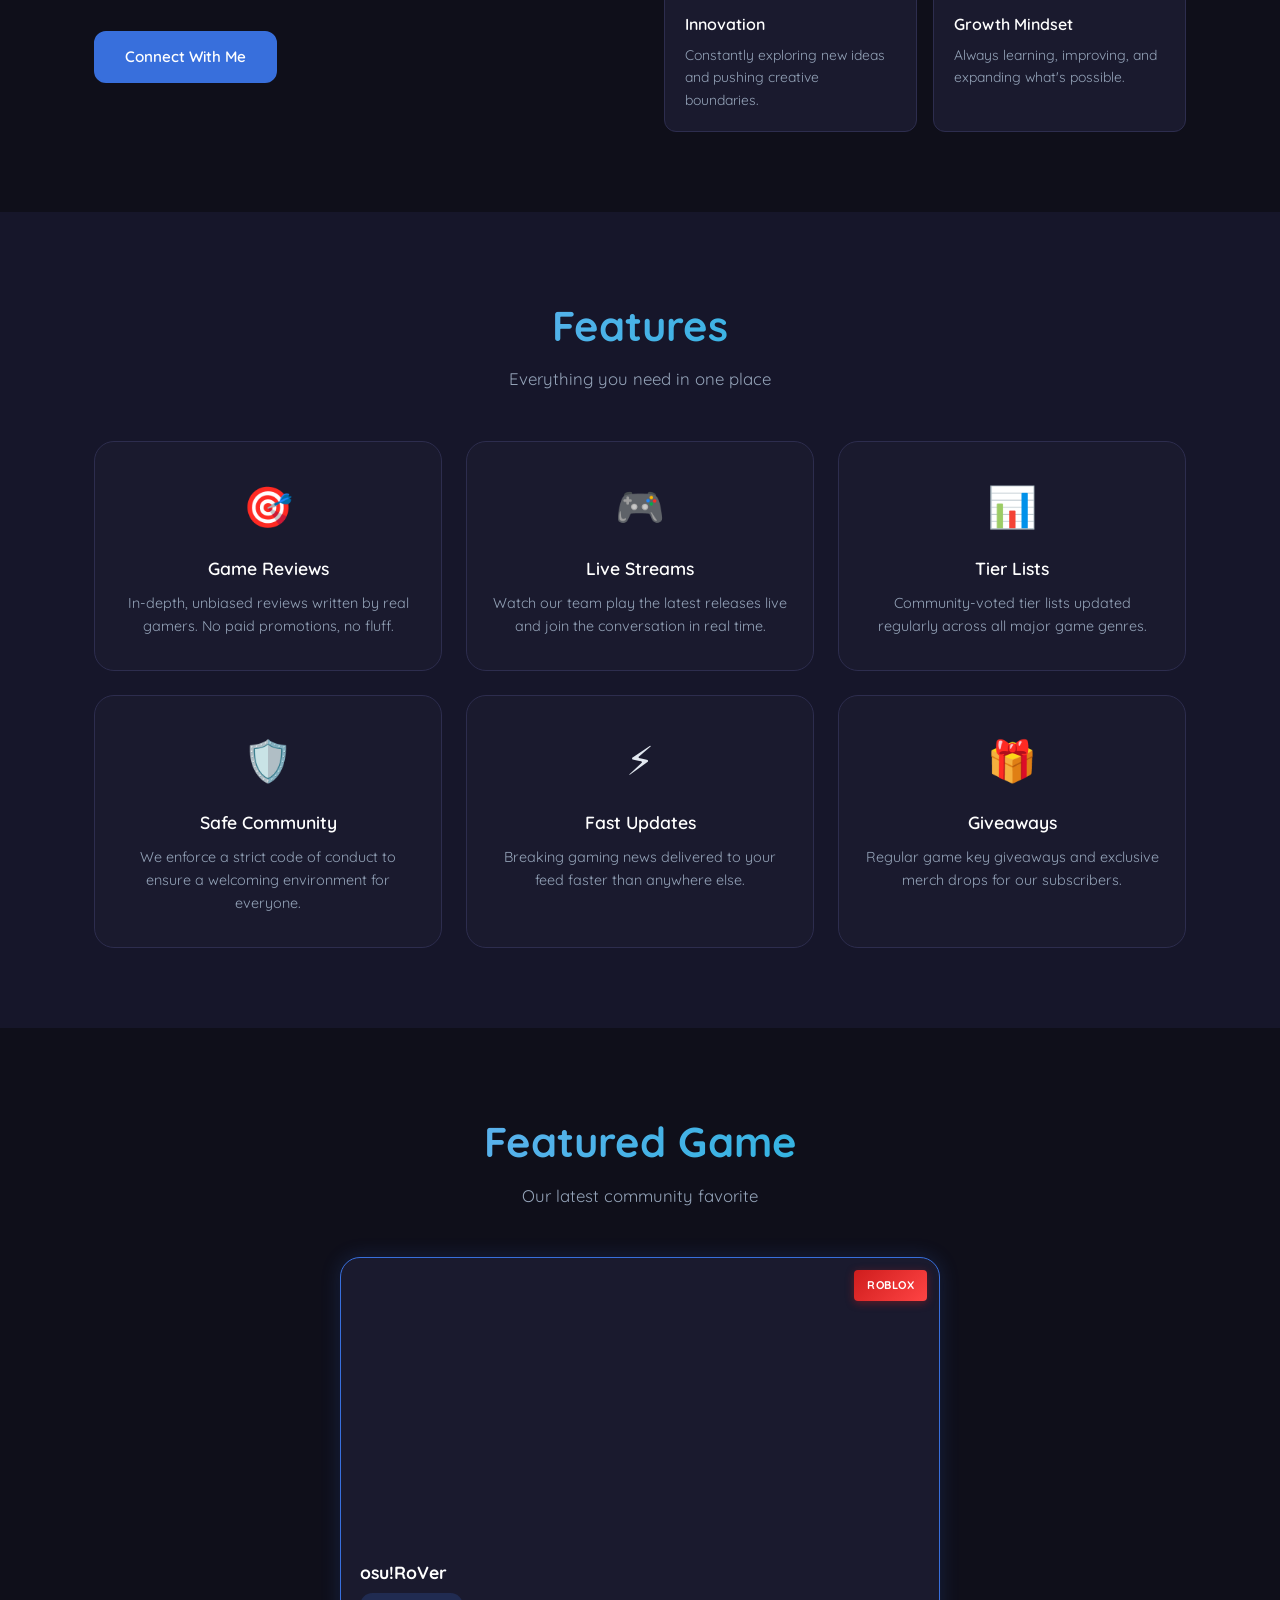
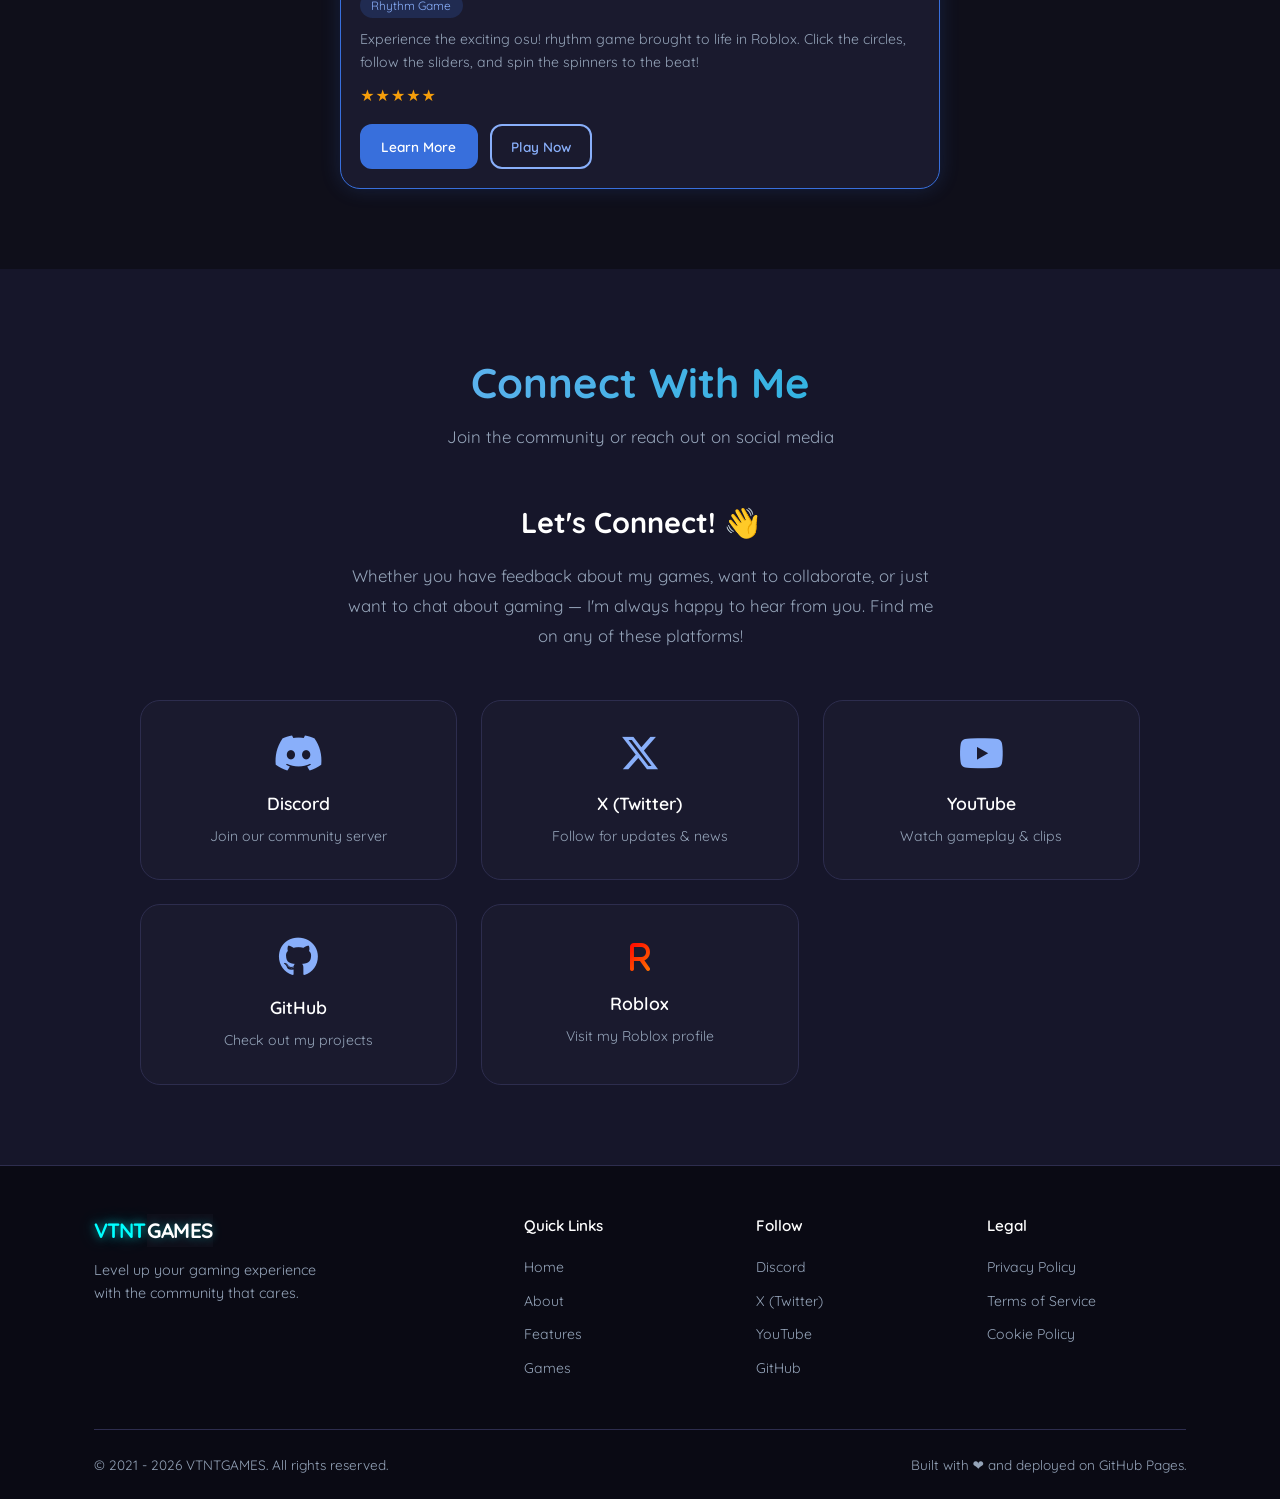
==== commit fd24c68b: "Update index.html" ====
--- a/index.html
+++ b/index.html
@@ -170,7 +170,7 @@
             <p>Experience the exciting osu! rhythm game brought to life in Roblox. Click the circles, follow the sliders, and spin the spinners to the beat!</p>
             <div class="game-rating">★★★★★</div>
             <div class="game-actions">
-              <a href="VtntGames/OsuRoVer" class="btn btn-primary btn-sm">Learn More</a>
+              <a href="VtntGames/OsuRoVer" class="btn btn-primary btn-sm">Test1</a>
               <a href="https://www.roblox.com/games/7216838953/osu-RoVer" target="_blank" rel="noopener noreferrer" class="btn btn-outline btn-sm">Play Now</a>
             </div>
           </div>
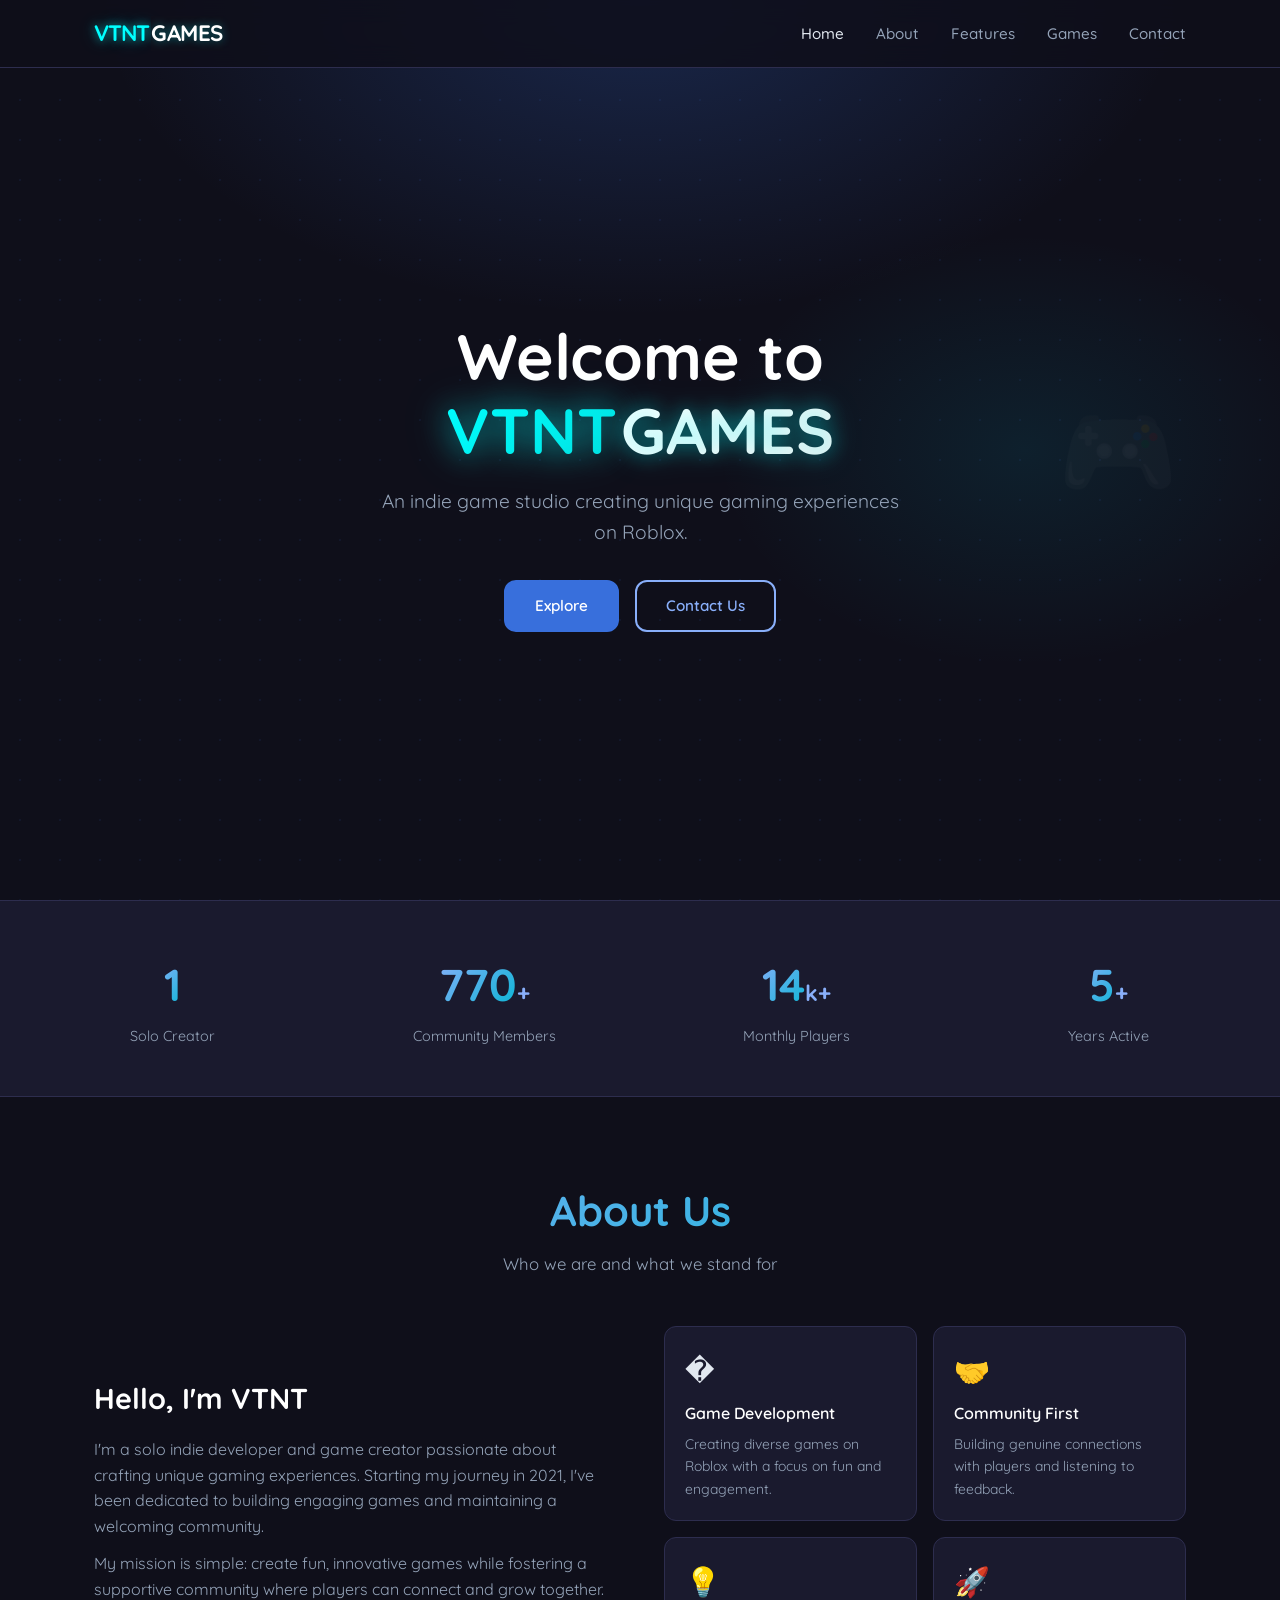
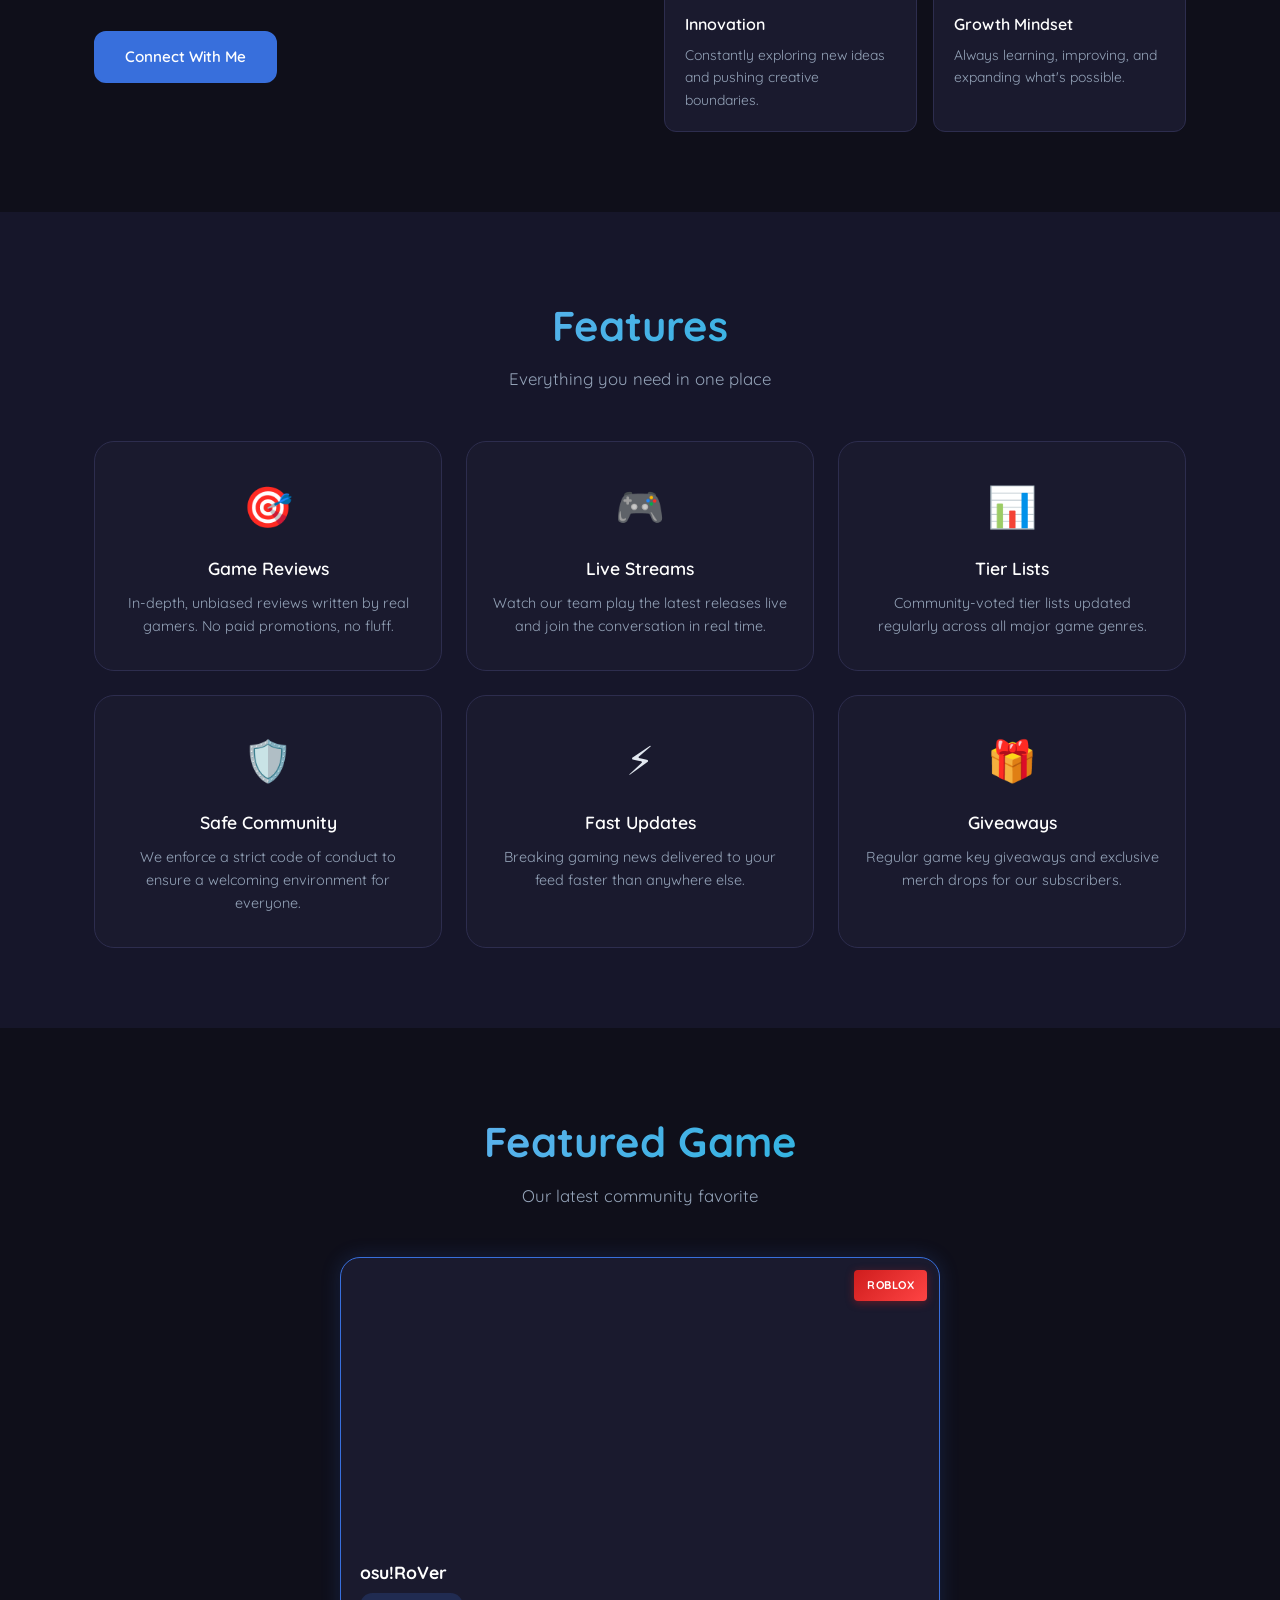
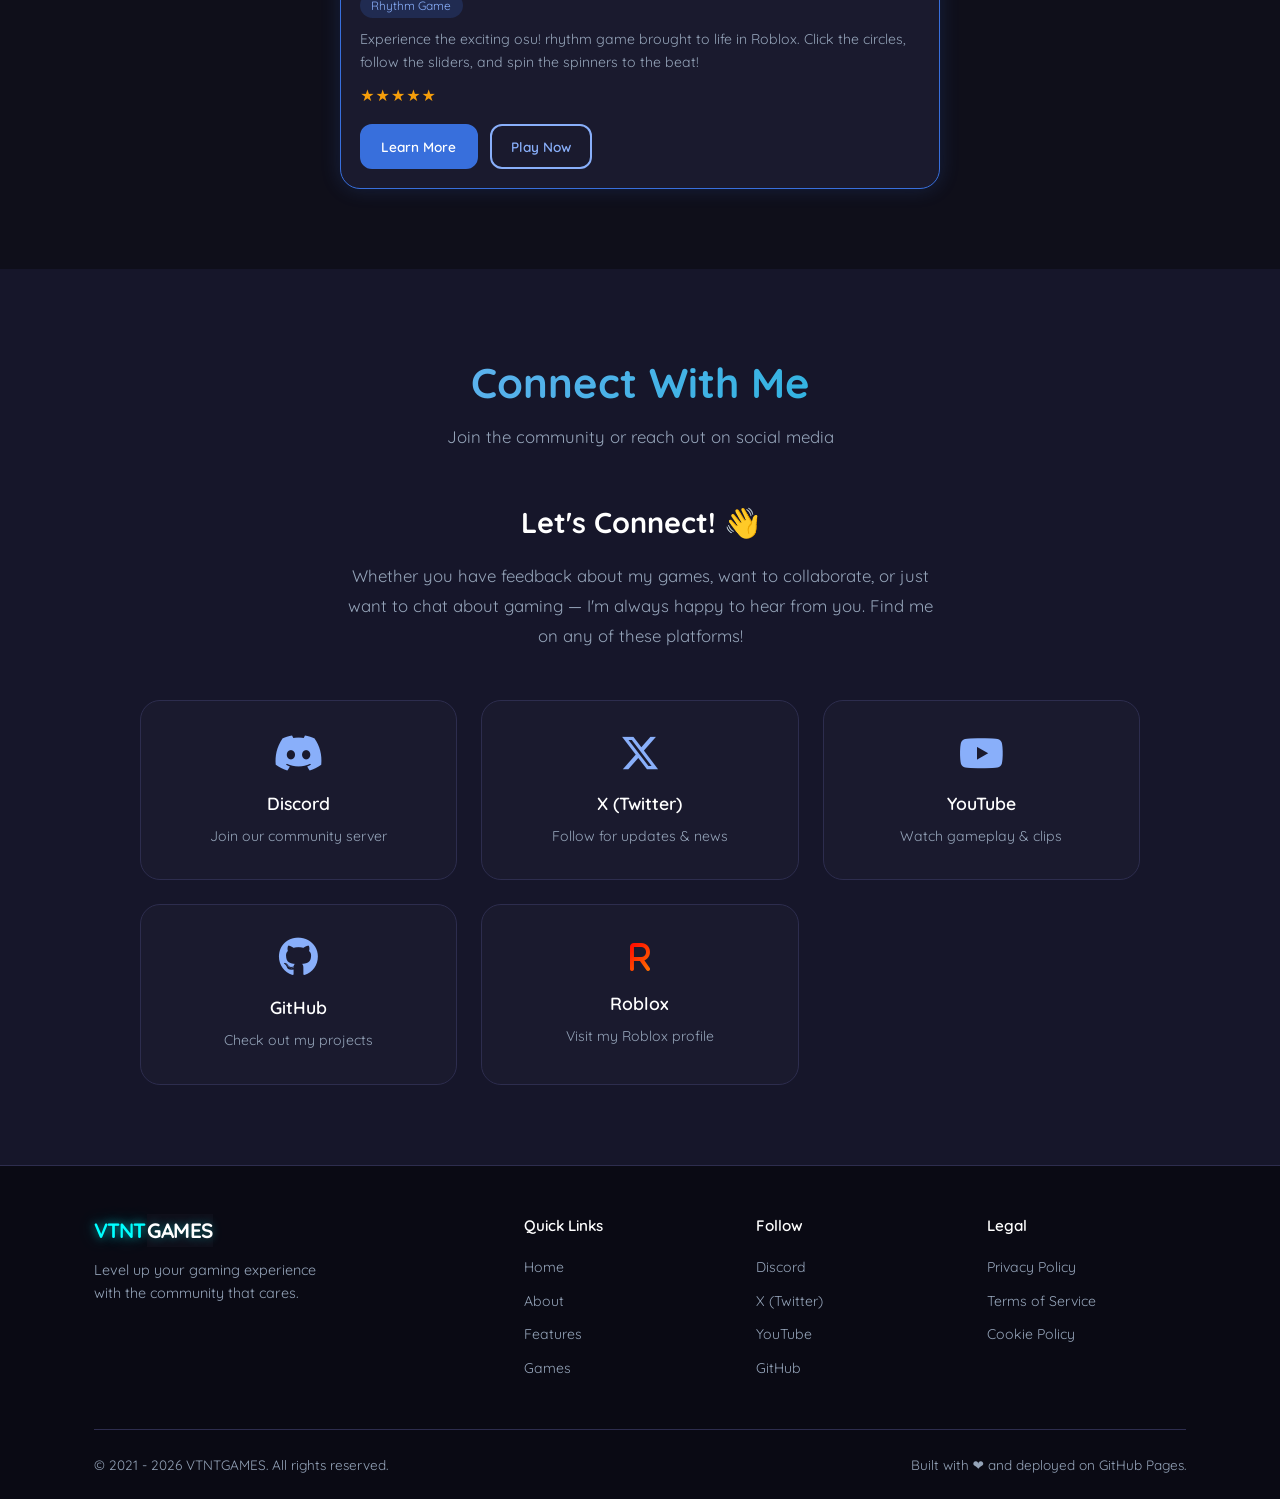
==== commit b21c398b: "Update main index, using one single header/footer only" ====
--- a/index.html
+++ b/index.html
@@ -6,268 +6,11 @@
   <meta name="description" content="VTNTGAMES - Indie Game Studio" />
   <title>VTNTGAMES</title>
   <script>
-    if (
-      window.location.pathname === '/' ||
-      window.location.pathname.endsWith('/vtntgaming.github.io') ||
-      window.location.pathname.endsWith('/vtntgaming.github.io/') ||
-      window.location.pathname.endsWith('/index.html')
-    ) {
-      window.location.replace('VtntGames');
-    }
+    window.location.replace('VtntGames');
   </script>
   <link rel="stylesheet" href="https://cdnjs.cloudflare.com/ajax/libs/font-awesome/6.4.0/css/all.min.css" />
   <link rel="stylesheet" href="style.css" />
 </head>
 <body>
-
-  <!-- NAVBAR -->
-  <nav class="navbar" id="navbar">
-    <div class="nav-container">
-      <a href="#" class="nav-logo"><span class="vtnt">VTNT</span><span class="games">GAMES</span></a>
-      <button class="nav-toggle" id="navToggle" aria-label="Toggle navigation">
-        <span></span><span></span><span></span>
-      </button>
-      <ul class="nav-links" id="navLinks">
-        <li><a href="#home">Home</a></li>
-        <li><a href="#about">About</a></li>
-        <li><a href="#features">Features</a></li>
-        <li><a href="#games">Games</a></li>
-        <li><a href="#contact">Contact</a></li>
-      </ul>
-    </div>
-  </nav>
-
-  <!-- HERO -->
-  <section class="hero" id="home">
-    <div class="hero-content">
-      <h1 class="hero-title">Welcome to <span class="logo-title"><span class="vtnt">VTNT</span><span class="games">GAMES</span></span></h1>
-      <p class="hero-subtitle">An indie game studio creating unique gaming experiences on Roblox.</p>
-      <div class="hero-buttons">
-        <a href="#features" class="btn btn-primary">Explore</a>
-        <a href="#contact" class="btn btn-outline">Contact Us</a>
-      </div>
-    </div>
-    <div class="hero-badge">🎮</div>
-  </section>
-
-  <!-- STATS BANNER -->
-  <section class="stats-banner">
-    <div class="stat-item">
-      <span class="stat-number" data-target="1">0</span><span></span>
-      <p>Solo Creator</p>
-    </div>
-    <div class="stat-item">
-      <span class="stat-number" data-target="850">0</span><span>+</span>
-      <p>Community Members</p>
-    </div>
-    <div class="stat-item">
-      <span class="stat-number" data-target="15">0</span><span>k+</span>
-      <p>Monthly Players</p>
-    </div>
-    <div class="stat-item">
-      <span class="stat-number" data-target="5">0</span><span>+</span>
-      <p>Years Active</p>
-    </div>
-  </section>
-
-  <!-- ABOUT -->
-  <section class="about section" id="about">
-    <div class="container">
-      <div class="section-header">
-        <h2>About Us</h2>
-        <p>Who we are and what we stand for</p>
-      </div>
-      <div class="about-grid">
-        <div class="about-text">
-          <h3>Hello, I'm VTNT</h3>
-          <p>I'm a solo indie developer and game creator passionate about crafting unique gaming experiences. Starting my journey in 2021, I've been dedicated to building engaging games and maintaining a welcoming community.</p>
-          <p>My mission is simple: create fun, innovative games while fostering a supportive community where players can connect and grow together.</p>
-          <a href="#contact" class="btn btn-primary" style="margin-top:1rem;">Connect With Me</a>
-        </div>
-        <div class="about-cards">
-          <div class="about-card">
-            <div class="about-icon">�</div>
-            <h4>Game Development</h4>
-            <p>Creating diverse games on Roblox with a focus on fun and engagement.</p>
-          </div>
-          <div class="about-card">
-            <div class="about-icon">🤝</div>
-            <h4>Community First</h4>
-            <p>Building genuine connections with players and listening to feedback.</p>
-          </div>
-          <div class="about-card">
-            <div class="about-icon">💡</div>
-            <h4>Innovation</h4>
-            <p>Constantly exploring new ideas and pushing creative boundaries.</p>
-          </div>
-          <div class="about-card">
-            <div class="about-icon">🚀</div>
-            <h4>Growth Mindset</h4>
-            <p>Always learning, improving, and expanding what's possible.</p>
-          </div>
-        </div>
-      </div>
-    </div>
-  </section>
-
-  <!-- FEATURES -->
-  <section class="features section" id="features">
-    <div class="container">
-      <div class="section-header">
-        <h2>Features</h2>
-        <p>Everything you need in one place</p>
-      </div>
-      <div class="features-grid">
-        <div class="feature-card">
-          <div class="feature-icon">🎯</div>
-          <h3>Game Reviews</h3>
-          <p>In-depth, unbiased reviews written by real gamers. No paid promotions, no fluff.</p>
-        </div>
-        <div class="feature-card">
-          <div class="feature-icon">🎮</div>
-          <h3>Live Streams</h3>
-          <p>Watch our team play the latest releases live and join the conversation in real time.</p>
-        </div>
-        <div class="feature-card">
-          <div class="feature-icon">📊</div>
-          <h3>Tier Lists</h3>
-          <p>Community-voted tier lists updated regularly across all major game genres.</p>
-        </div>
-        <div class="feature-card">
-          <div class="feature-icon">🛡️</div>
-          <h3>Safe Community</h3>
-          <p>We enforce a strict code of conduct to ensure a welcoming environment for everyone.</p>
-        </div>
-        <div class="feature-card">
-          <div class="feature-icon">⚡</div>
-          <h3>Fast Updates</h3>
-          <p>Breaking gaming news delivered to your feed faster than anywhere else.</p>
-        </div>
-        <div class="feature-card">
-          <div class="feature-icon">🎁</div>
-          <h3>Giveaways</h3>
-          <p>Regular game key giveaways and exclusive merch drops for our subscribers.</p>
-        </div>
-      </div>
-    </div>
-  </section>
-
-  <!-- GAMES SHOWCASE -->
-  <section class="games section" id="games">
-    <div class="container">
-      <div class="section-header">
-        <h2>Featured Game</h2>
-        <p>Our latest community favorite</p>
-      </div>
-      <div class="games-grid games-single">
-        <div class="game-card featured-game">
-          <div class="game-thumb" style="background-image: url('https://tr.rbxcdn.com/180DAY-72bf4aa9d47f28da53976b21ba6f6298/768/432/Image/Webp/noFilter'); background-size: cover; background-position: center;">
-            <span class="roblox-badge">ROBLOX</span>
-          </div>
-          <div class="game-info">
-            <h4>osu!RoVer</h4>
-            <span class="game-tag">Rhythm Game</span>
-            <p>Experience the exciting osu! rhythm game brought to life in Roblox. Click the circles, follow the sliders, and spin the spinners to the beat!</p>
-            <div class="game-rating">★★★★★</div>
-            <div class="game-actions">
-              <a href="VtntGames/OsuRoVer" class="btn btn-primary btn-sm">Test1</a>
-              <a href="https://www.roblox.com/games/7216838953/osu-RoVer" target="_blank" rel="noopener noreferrer" class="btn btn-outline btn-sm">Play Now</a>
-            </div>
-          </div>
-        </div>
-      </div>
-    </div>
-  </section>
-
-  <!-- CONTACT -->
-  <section class="contact section" id="contact">
-    <div class="container">
-      <div class="section-header">
-        <h2>Connect With Me</h2>
-        <p>Join the community or reach out on social media</p>
-      </div>
-      <div class="contact-content">
-        <div class="contact-message">
-          <h3>Let's Connect! 👋</h3>
-          <p>Whether you have feedback about my games, want to collaborate, or just want to chat about gaming — I'm always happy to hear from you. Find me on any of these platforms!</p>
-        </div>
-        <div class="social-grid">
-          <a href="https://discord.gg/hKGx3wjv8B" target="_blank" rel="noopener noreferrer" class="social-card">
-            <i class="fab fa-discord"></i>
-            <h4>Discord</h4>
-            <p>Join our community server</p>
-          </a>
-          <a href="https://x.com/VtntGaming" target="_blank" rel="noopener noreferrer" class="social-card">
-            <i class="fab fa-x-twitter"></i>
-            <h4>X (Twitter)</h4>
-            <p>Follow for updates & news</p>
-          </a>
-          <a href="https://www.youtube.com/@vtntgaming" target="_blank" rel="noopener noreferrer" class="social-card">
-            <i class="fab fa-youtube"></i>
-            <h4>YouTube</h4>
-            <p>Watch gameplay & clips</p>
-          </a>
-          <a href="https://github.com/VtntGaming" target="_blank" rel="noopener noreferrer" class="social-card">
-            <i class="fab fa-github"></i>
-            <h4>GitHub</h4>
-            <p>Check out my projects</p>
-          </a>
-          <a href="https://www.roblox.com/users/1241445502/profile" target="_blank" rel="noopener noreferrer" class="social-card">
-            <i class="fab fa-roblox" style="background: linear-gradient(135deg, #ff0000, #ff7700); -webkit-background-clip: text; -webkit-text-fill-color: transparent; font-size: 2rem;">R</i>
-            <h4>Roblox</h4>
-            <p>Visit my Roblox profile</p>
-          </a>
-
-        </div>
-      </div>
-    </div>
-  </section>
-
-  <!-- FOOTER -->
-  <footer class="footer">
-    <div class="container">
-      <div class="footer-grid">
-        <div class="footer-brand">
-          <a href="#" class="nav-logo"><span class="vtnt">VTNT</span><span class="games">GAMES</span></a>
-          <p>Level up your gaming experience with the community that cares.</p>
-        </div>
-        <div class="footer-links">
-          <h4>Quick Links</h4>
-          <ul>
-            <li><a href="#home">Home</a></li>
-            <li><a href="#about">About</a></li>
-            <li><a href="#features">Features</a></li>
-            <li><a href="#games">Games</a></li>
-          </ul>
-        </div>
-        <div class="footer-links">
-          <h4>Follow</h4>
-          <ul>
-            <li><a href="https://discord.gg/hKGx3wjv8B" target="_blank" rel="noopener noreferrer">Discord</a></li>
-            <li><a href="https://x.com/VtntGaming" target="_blank" rel="noopener noreferrer">X (Twitter)</a></li>
-            <li><a href="https://www.youtube.com/@vtntgaming" target="_blank" rel="noopener noreferrer">YouTube</a></li>
-            <li><a href="https://github.com/VtntGaming" target="_blank" rel="noopener noreferrer">GitHub</a></li>
-          </ul>
-        </div>
-        <div class="footer-links">
-          <h4>Legal</h4>
-          <ul>
-            <li><a href="#">Privacy Policy</a></li>
-            <li><a href="#">Terms of Service</a></li>
-            <li><a href="#">Cookie Policy</a></li>
-          </ul>
-        </div>
-      </div>
-      <div class="footer-bottom">
-        <p>&copy; 2021 - 2026 VTNTGAMES. All rights reserved.</p>
-        <p>Built with ❤️ and deployed on GitHub Pages.</p>
-      </div>
-    </div>
-  </footer>
-
-  <!-- BACK TO TOP -->
-  <button class="back-to-top" id="backToTop" aria-label="Back to top">↑</button>
-
-  <script src="script.js"></script>
 </body>
 </html>
